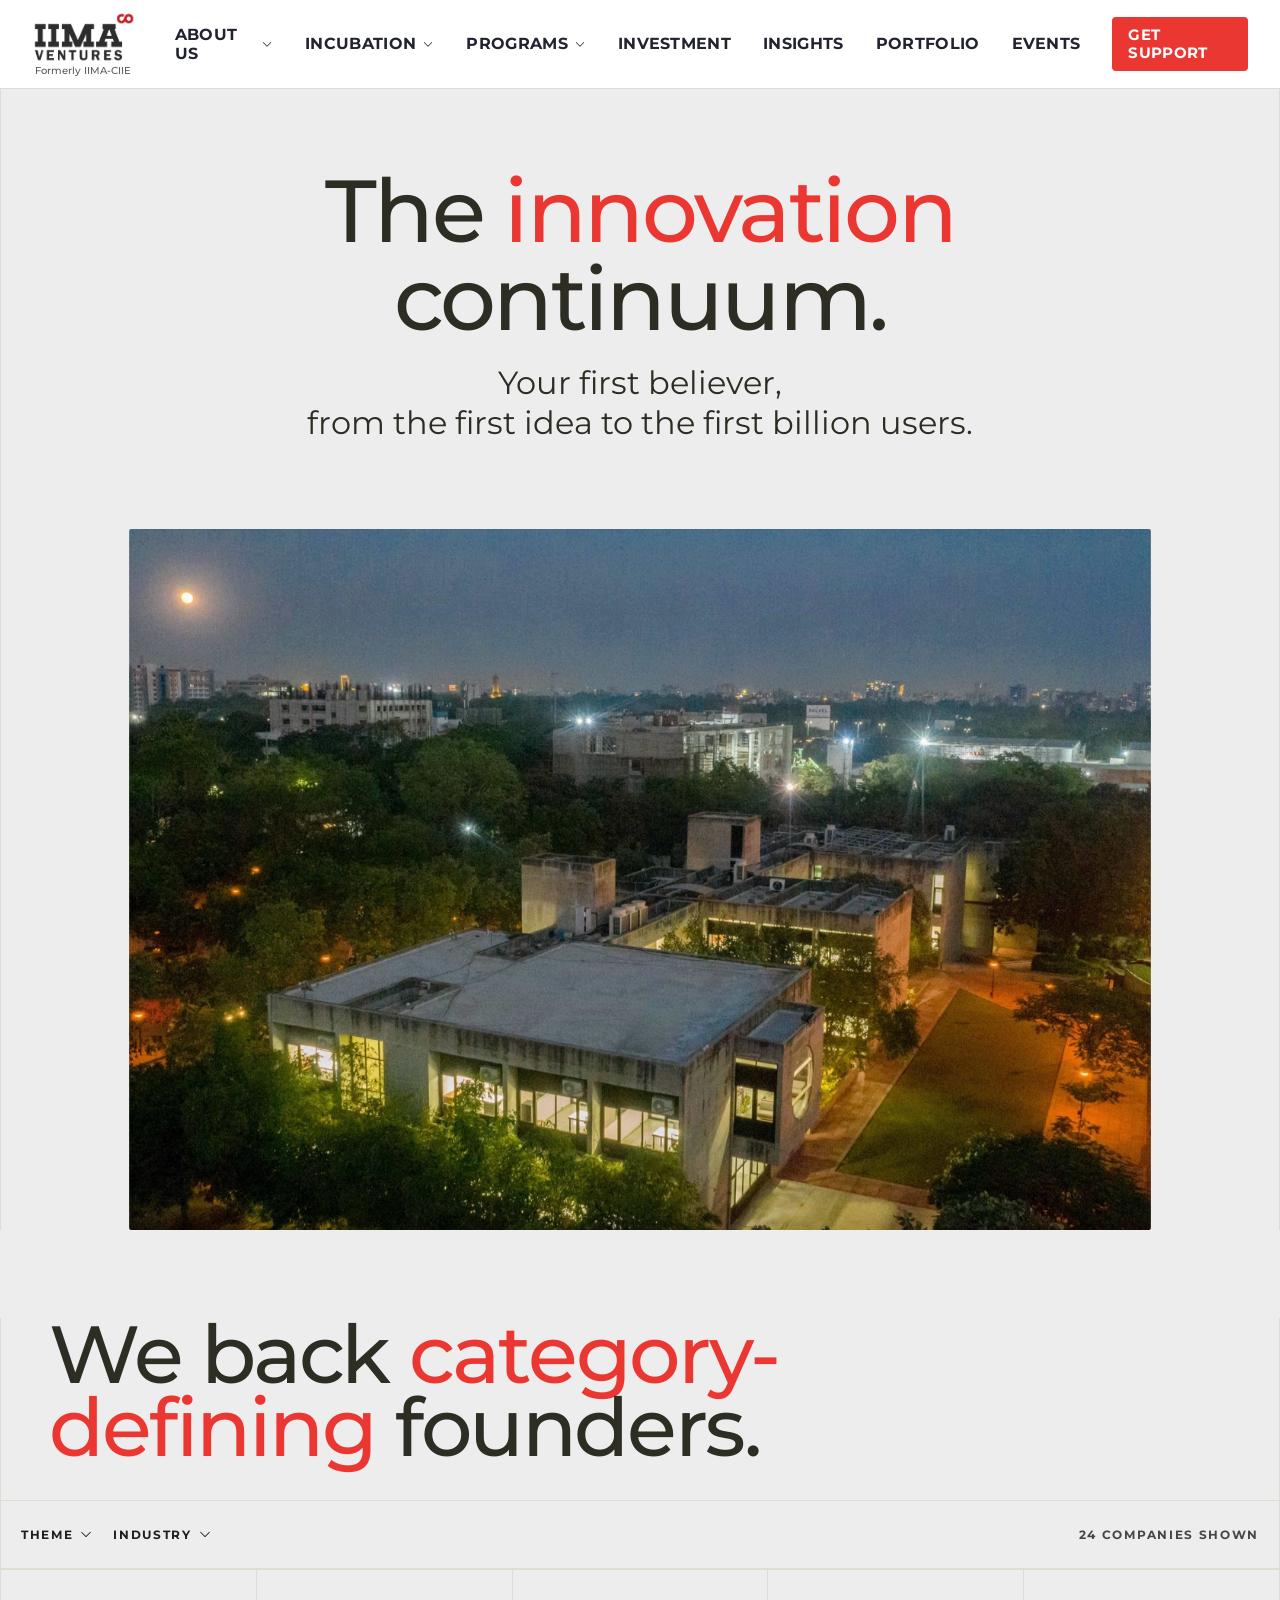
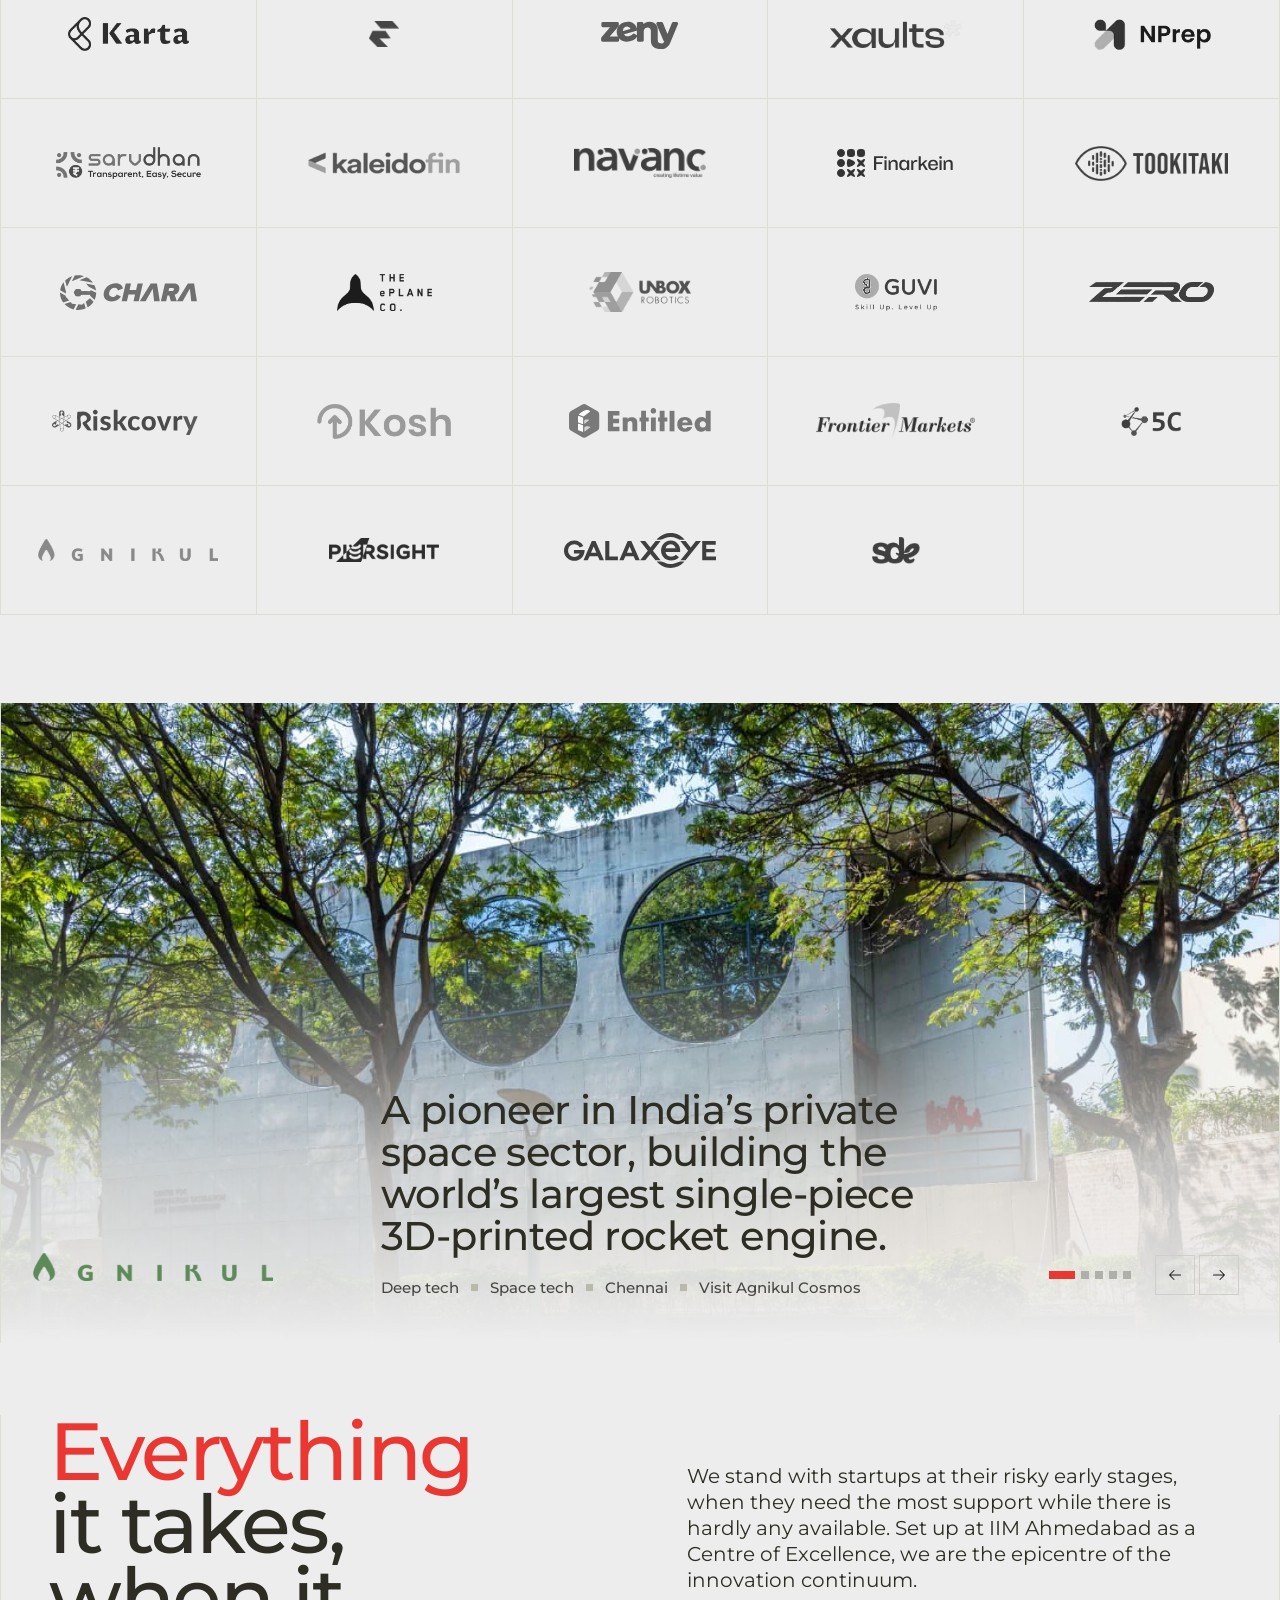
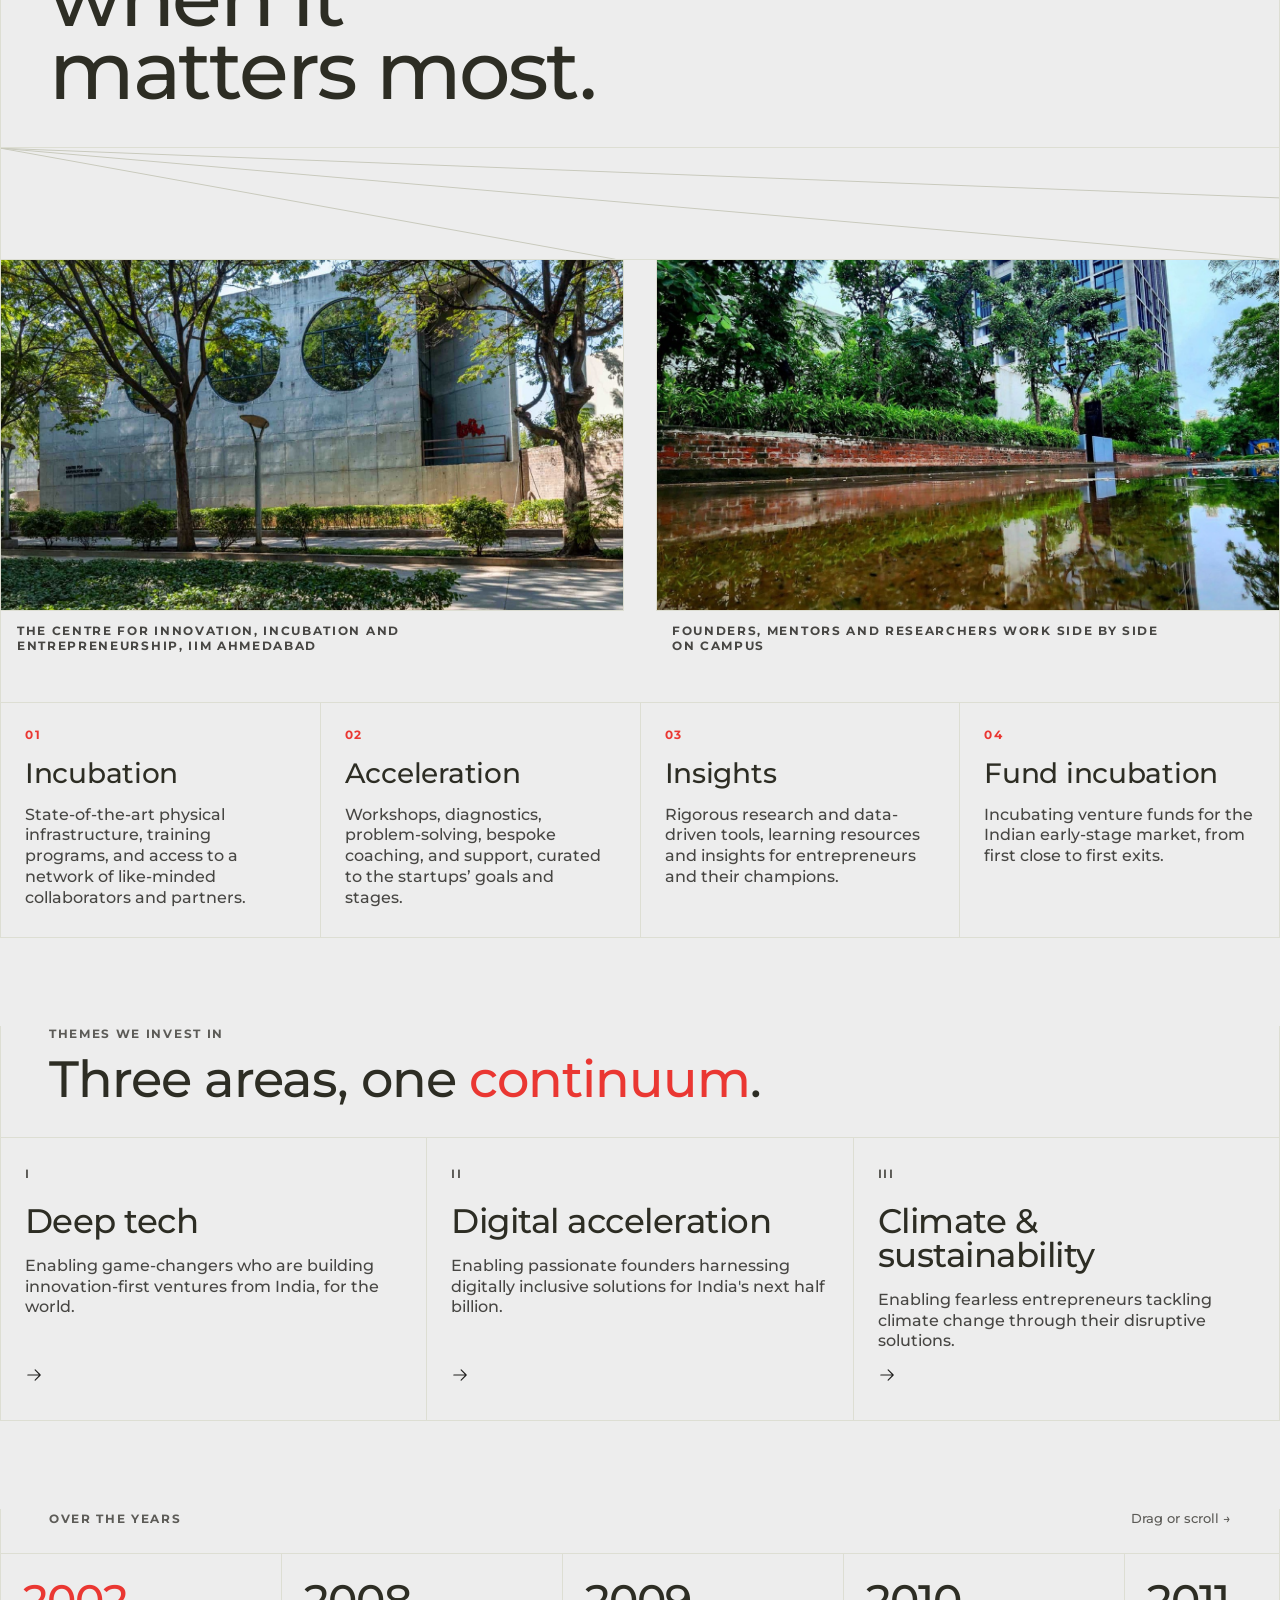
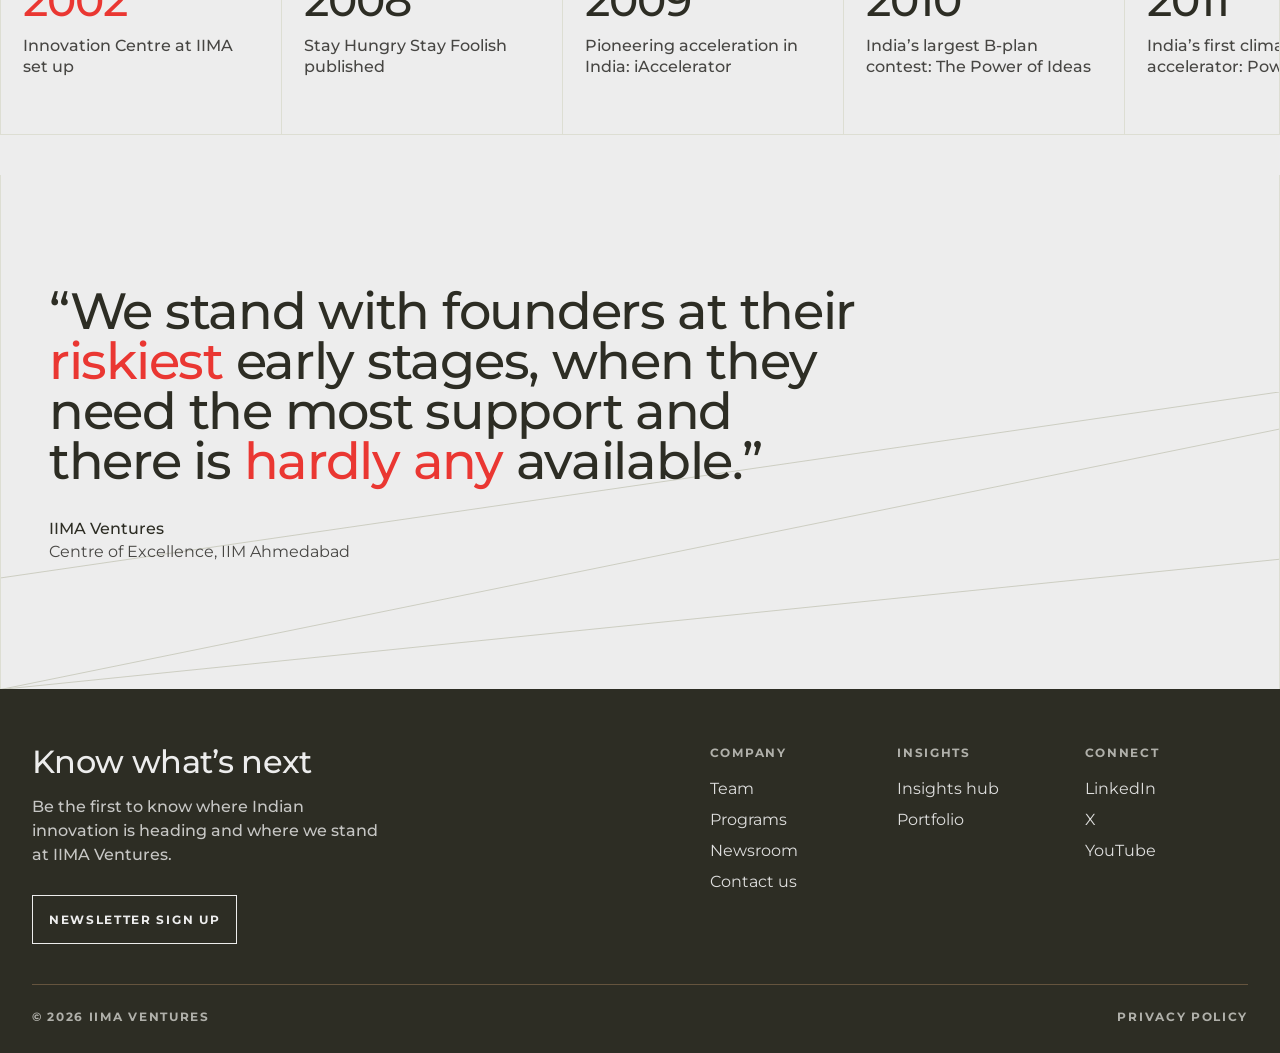
==== index.html @ c03f41b3 "Add Theme and Industry filters to the home page logo wall The home grid now uses the shared portfoli" ====
<!DOCTYPE html>
<html lang="en">
<head>
  <meta charset="utf-8">
  <meta name="viewport" content="width=device-width, initial-scale=1">
  <title>IIMA Ventures</title>
  <meta name="description" content="IIMA Ventures, formerly IIMA-CIIE, backs fearless entrepreneurs at their earliest stages with incubation, acceleration, insights and fund incubation.">
  <link rel="preconnect" href="https://fonts.googleapis.com">
  <link rel="preconnect" href="https://fonts.gstatic.com" crossorigin>
  <link href="https://fonts.googleapis.com/css2?family=Montserrat:ital,wght@0,400;0,500;0,600;0,700;1,400&display=swap" rel="stylesheet">
  <link rel="stylesheet" href="styles.css">
  <link rel="stylesheet" href="home.css">
</head>
<body class="home">
  <a class="skip-link" href="#main">Skip to main content</a>

  <header class="site-header" id="site-header">
    <div class="container header-inner">
      <a class="brand" href="index.html" aria-label="IIMA Ventures home">
        <img src="assets/iima-ventures-logo.png" alt="IIMA Ventures" width="126" height="60">
        <span class="brand-sub">Formerly IIMA-CIIE</span>
      </a>
      <nav class="site-nav" id="site-nav" aria-label="Primary">
        <ul>
          <li class="nav-item has-dropdown">
            <a class="nav-link" href="https://iimaventures.com/">About Us<svg class="caret" width="12" height="12" viewBox="0 0 256 256" fill="currentColor" aria-hidden="true"><path d="M213.66,101.66l-80,80a8,8,0,0,1-11.32,0l-80-80A8,8,0,0,1,53.66,90.34L128,164.69l74.34-74.35a8,8,0,0,1,11.32,11.32Z"/></svg></a>
            <button type="button" class="dropdown-toggle" aria-expanded="false" aria-label="Open About Us menu"></button>
            <ul class="dropdown-menu"><li><a href="https://iimaventures.com/team" target=_blank rel=noopener>Team</a></li><li><a href="https://iimaventures.com/careers-culture" target=_blank rel=noopener>Careers &amp; Culture</a></li><li><a href="https://iimaventures.com/partners" target=_blank rel=noopener>Partners</a></li><li><a href="https://iimaventures.com/newsroom" target=_blank rel=noopener>Newsroom</a></li><li><a href="https://iimaventures.com/contact" target=_blank rel=noopener>Contact Us</a></li></ul>
          </li>
          <li class="nav-item has-dropdown">
            <a class="nav-link" href="https://iimaventures.com/incubation">Incubation<svg class="caret" width="12" height="12" viewBox="0 0 256 256" fill="currentColor" aria-hidden="true"><path d="M213.66,101.66l-80,80a8,8,0,0,1-11.32,0l-80-80A8,8,0,0,1,53.66,90.34L128,164.69l74.34-74.35a8,8,0,0,1,11.32,11.32Z"/></svg></a>
            <button type="button" class="dropdown-toggle" aria-expanded="false" aria-label="Open Incubation menu"></button>
            <ul class="dropdown-menu"><li><a href="https://www.ahmedabad.iimaventures.com/" target=_blank rel=noopener>Ahmedabad</a></li></ul>
          </li>
          <li class="nav-item has-dropdown">
            <a class="nav-link" href="https://iimaventures.com/current-programs">Programs<svg class="caret" width="12" height="12" viewBox="0 0 256 256" fill="currentColor" aria-hidden="true"><path d="M213.66,101.66l-80,80a8,8,0,0,1-11.32,0l-80-80A8,8,0,0,1,53.66,90.34L128,164.69l74.34-74.35a8,8,0,0,1,11.32,11.32Z"/></svg></a>
            <button type="button" class="dropdown-toggle" aria-expanded="false" aria-label="Open Programs menu"></button>
            <ul class="dropdown-menu"><li><a href="https://iimaventures.com/current-programs" target=_blank rel=noopener>Current Programs</a></li><li><a href="https://iimaventures.com/past-programs" target=_blank rel=noopener>Past Programs</a></li></ul>
          </li>
          <li class="nav-item"><a class="nav-link" href="https://iimaventures.com/investment">Investment</a></li>
          <li class="nav-item"><a class="nav-link" href="https://insights.iimaventures.com/" target="_blank" rel="noopener">Insights</a></li>
          <li class="nav-item"><a class="nav-link" href="portfolio.html">Portfolio</a></li>
          <li class="nav-item"><a class="nav-link" href="https://iimaventures.com/events">Events</a></li>
          <li class="nav-item nav-cta"><a class="btn-support" href="https://go.iimaventures.com/WebsiteForm" target="_blank" rel="noopener">Get Support</a></li>
        </ul>
      </nav>
      <button class="nav-toggle" id="nav-toggle" aria-expanded="false" aria-controls="site-nav" aria-label="Open menu">
        <span></span><span></span><span></span>
      </button>
    </div>
  </header>

  <main id="main">

    <!-- ============ HERO ============ -->
    <section class="home-hero" aria-label="Hero">
      <div class="container hero-frame">
        <div class="home-hero-top">
          <h1 class="home-hero-title reveal">
            <span class="block">The <span class="accent">innovation</span></span>
            <span class="block">continuum.</span>
          </h1>
          <p class="home-hero-desc reveal">Your first believer,<br>from the first idea to the first billion users.</p>
        </div>
        <div class="home-hero-media" id="hero-media">
          <img src="assets/img/home-3.jpg" alt="The IIMA Ventures building at IIM Ahmedabad at dusk" loading="eager" decoding="async">
        </div>
      </div>
    </section>

    <!-- ============ PORTFOLIO GRID ============ -->
    <section class="home-portfolio" aria-label="Portfolio companies">
      <div class="container hero-frame">
        <div class="home-section-head">
          <h2 class="display reveal-on-scroll">We back <span class="accent">category-defining</span> founders.</h2>
        </div>
        <div class="filters" id="filters">
          <div class="filters-left">
            <div class="filter" data-filter="theme">
              <button type="button" class="filter-trigger" aria-haspopup="true" aria-expanded="false">
                <span class="captions">Theme</span>
                <svg width="14" height="14" viewBox="0 0 256 256" fill="currentColor" aria-hidden="true"><path d="M213.66,101.66l-80,80a8,8,0,0,1-11.32,0l-80-80A8,8,0,0,1,53.66,90.34L128,164.69l74.34-74.35a8,8,0,0,1,11.32,11.32Z"/></svg>
              </button>
              <div class="filter-menu" role="group" aria-label="Filter by theme"></div>
            </div>
            <div class="filter" data-filter="industry">
              <button type="button" class="filter-trigger" aria-haspopup="true" aria-expanded="false">
                <span class="captions">Industry</span>
                <svg width="14" height="14" viewBox="0 0 256 256" fill="currentColor" aria-hidden="true"><path d="M213.66,101.66l-80,80a8,8,0,0,1-11.32,0l-80-80A8,8,0,0,1,53.66,90.34L128,164.69l74.34-74.35a8,8,0,0,1,11.32,11.32Z"/></svg>
              </button>
              <div class="filter-menu" role="group" aria-label="Filter by industry"></div>
            </div>
          </div>
          <div class="filters-right">
            <button type="button" class="filter-clear captions" id="filter-clear" hidden>Clear</button>
            <p class="captions filter-count" id="filter-count" aria-live="polite"></p>
          </div>
        </div>
        <div class="active-chips" id="active-chips"></div>

        <div class="logo-grid" id="logo-grid"></div>
        <p class="empty-state body" id="empty-state" hidden>No companies match those filters yet.</p>
      </div>
    </section>

    <!-- ============ STORIES ============ -->
    <section class="home-stories" aria-label="Founder stories">
      <div class="container hero-frame">
        <div class="stories-frame">
          <div class="stories-viewport" id="stories-viewport">
            <div class="stories-track" id="stories-track"></div>
          </div>
          <div class="stories-controls">
            <div class="stories-dots" id="stories-dots" role="tablist" aria-label="Stories"></div>
            <div class="stories-arrows">
              <button type="button" class="stories-arrow" id="stories-prev" aria-label="Previous story">
                <svg width="16" height="16" viewBox="0 0 256 256" fill="currentColor" aria-hidden="true"><path d="M224,128a8,8,0,0,1-8,8H59.31l58.35,58.34a8,8,0,0,1-11.32,11.32l-72-72a8,8,0,0,1,0-11.32l72-72a8,8,0,0,1,11.32,11.32L59.31,120H216A8,8,0,0,1,224,128Z"/></svg>
              </button>
              <button type="button" class="stories-arrow" id="stories-next" aria-label="Next story">
                <svg width="16" height="16" viewBox="0 0 256 256" fill="currentColor" aria-hidden="true"><path d="M221.66,133.66l-72,72a8,8,0,0,1-11.32-11.32L196.69,136H40a8,8,0,0,1,0-16H196.69L138.34,61.66a8,8,0,0,1,11.32-11.32l72,72A8,8,0,0,1,221.66,133.66Z"/></svg>
              </button>
            </div>
          </div>
        </div>
      </div>
    </section>

    <!-- ============ BUILDERS ============ -->
    <section class="home-builders" aria-label="How we work">
      <div class="container hero-frame">
        <div class="builders-head">
          <h2 class="display reveal-on-scroll"><span class="block"><span class="accent">Everything</span> it takes,</span><span class="block">when it matters most.</span></h2>
          <div class="builders-copy">
            <p class="body-m reveal-on-scroll">We stand with startups at their risky early stages, when they need the most support while there is hardly any available. Set up at IIM Ahmedabad as a Centre of Excellence, we are the epicentre of the innovation continuum.</p>
          </div>
        </div>

        <div class="builders-lines" aria-hidden="true">
          <svg viewBox="0 0 1375 213" fill="none" preserveAspectRatio="none"><path class="draw" d="M661.172 212.5L0 0.5L1375 95.2232M0 0.5L1375 212.5"/></svg>
        </div>

        <div class="builders-photos">
          <figure class="builders-photo reveal-on-scroll">
            <div class="photo-frame"><img src="assets/img/home-1.jpg" alt="The Centre for Innovation, Incubation and Entrepreneurship building at IIM Ahmedabad" loading="lazy" decoding="async"></div>
            <figcaption class="captions">The Centre for Innovation, Incubation and Entrepreneurship, IIM Ahmedabad</figcaption>
          </figure>
          <figure class="builders-photo reveal-on-scroll">
            <div class="photo-frame"><img src="assets/img/home-4.jpg" alt="The IIMA Ventures tower reflected after monsoon rain" loading="lazy" decoding="async"></div>
            <figcaption class="captions">Founders, mentors and researchers work side by side on campus</figcaption>
          </figure>
        </div>

        <ol class="offerings">
          <li class="offering reveal-on-scroll">
            <span class="captions offering-num">01</span>
            <h3 class="offering-title">Incubation</h3>
            <p class="body">State-of-the-art physical infrastructure, training programs, and access to a network of like-minded collaborators and partners.</p>
          </li>
          <li class="offering reveal-on-scroll">
            <span class="captions offering-num">02</span>
            <h3 class="offering-title">Acceleration</h3>
            <p class="body">Workshops, diagnostics, problem-solving, bespoke coaching, and support, curated to the startups’ goals and stages.</p>
          </li>
          <li class="offering reveal-on-scroll">
            <span class="captions offering-num">03</span>
            <h3 class="offering-title">Insights</h3>
            <p class="body">Rigorous research and data-driven tools, learning resources and insights for entrepreneurs and their champions.</p>
          </li>
          <li class="offering reveal-on-scroll">
            <span class="captions offering-num">04</span>
            <h3 class="offering-title">Fund incubation</h3>
            <p class="body">Incubating venture funds for the Indian early-stage market, from first close to first exits.</p>
          </li>
        </ol>
      </div>
    </section>

    <!-- ============ THEMES ============ -->
    <section class="home-themes" aria-label="Themes we invest in">
      <div class="container hero-frame">
        <div class="themes-head">
          <p class="captions">Themes we invest in</p>
          <h2 class="display-s reveal-on-scroll">Three areas, one <span class="accent">continuum</span>.</h2>
        </div>
        <div class="themes-grid">
          <a class="theme-card reveal-on-scroll" href="portfolio.html">
            <span class="captions theme-num">I</span>
            <h3 class="theme-title">Deep tech</h3>
            <p class="body">Enabling game-changers who are building innovation-first ventures from India, for the world.</p>
            <span class="theme-arrow" aria-hidden="true"><svg width="18" height="18" viewBox="0 0 256 256" fill="currentColor"><path d="M221.66,133.66l-72,72a8,8,0,0,1-11.32-11.32L196.69,136H40a8,8,0,0,1,0-16H196.69L138.34,61.66a8,8,0,0,1,11.32-11.32l72,72A8,8,0,0,1,221.66,133.66Z"/></svg></span>
          </a>
          <a class="theme-card reveal-on-scroll" href="portfolio.html">
            <span class="captions theme-num">II</span>
            <h3 class="theme-title">Digital acceleration</h3>
            <p class="body">Enabling passionate founders harnessing digitally inclusive solutions for India's next half billion.</p>
            <span class="theme-arrow" aria-hidden="true"><svg width="18" height="18" viewBox="0 0 256 256" fill="currentColor"><path d="M221.66,133.66l-72,72a8,8,0,0,1-11.32-11.32L196.69,136H40a8,8,0,0,1,0-16H196.69L138.34,61.66a8,8,0,0,1,11.32-11.32l72,72A8,8,0,0,1,221.66,133.66Z"/></svg></span>
          </a>
          <a class="theme-card reveal-on-scroll" href="portfolio.html">
            <span class="captions theme-num">III</span>
            <h3 class="theme-title">Climate &amp; sustainability</h3>
            <p class="body">Enabling fearless entrepreneurs tackling climate change through their disruptive solutions.</p>
            <span class="theme-arrow" aria-hidden="true"><svg width="18" height="18" viewBox="0 0 256 256" fill="currentColor"><path d="M221.66,133.66l-72,72a8,8,0,0,1-11.32-11.32L196.69,136H40a8,8,0,0,1,0-16H196.69L138.34,61.66a8,8,0,0,1,11.32-11.32l72,72A8,8,0,0,1,221.66,133.66Z"/></svg></span>
          </a>
        </div>
      </div>
    </section>

    <!-- ============ TIMELINE ============ -->
    <section class="home-timeline" aria-label="Over the years">
      <div class="container hero-frame">
        <div class="timeline-head">
          <p class="captions">Over the years</p>
          <p class="body timeline-hint">Drag or scroll →</p>
        </div>
        <div class="timeline-scroller" id="timeline">
          <ol class="timeline-track" id="timeline-track"></ol>
        </div>
      </div>
    </section>

    <!-- ============ QUOTE ============ -->
    <section class="home-quote" aria-label="Our belief">
      <div class="container hero-frame">
        <div class="quote-lines" aria-hidden="true">
          <svg viewBox="0 0 1375 320" fill="none" preserveAspectRatio="none"><path class="draw" d="M0 320L1375 40M0 200L1375 0M0 320L1375 180"/></svg>
        </div>
        <blockquote class="quote reveal-on-scroll">
          <p>“We stand with founders at their <span class="accent">riskiest</span> early stages, when they need the most support and there is <span class="accent">hardly any</span> available.”</p>
        </blockquote>
        <p class="quote-attr reveal-on-scroll"><strong>IIMA Ventures</strong><span>Centre of Excellence, IIM Ahmedabad</span></p>
      </div>
    </section>
  </main>

  <footer class="site-footer">
    <div class="container footer-inner">
      <div class="footer-top">
        <div class="footer-cta">
          <h2 class="footer-heading">Know what’s next</h2>
          <p class="body footer-copy">Be the first to know where Indian innovation is heading and where we stand at IIMA Ventures.</p>
          <a class="footer-button captions" href="https://iimaventures.com/contact/">Newsletter sign up</a>
        </div>
        <div class="footer-cols">
          <div>
            <p class="captions footer-label">Company</p>
            <a href="https://iimaventures.com/team/">Team</a>
            <a href="https://iimaventures.com/programs/">Programs</a>
            <a href="https://iimaventures.com/newsroom/">Newsroom</a>
            <a href="https://iimaventures.com/contact/">Contact us</a>
          </div>
          <div>
            <p class="captions footer-label">Insights</p>
            <a href="https://www.insights.iimaventures.com/" target="_blank" rel="noopener">Insights hub</a>
            <a href="portfolio.html">Portfolio</a>
          </div>
          <div>
            <p class="captions footer-label">Connect</p>
            <a href="https://www.linkedin.com/company/iimaventures/" target="_blank" rel="noopener">LinkedIn</a>
            <a href="https://twitter.com/IIMAVentures" target="_blank" rel="noopener">X</a>
            <a href="https://www.youtube.com/@IIMAVentures" target="_blank" rel="noopener">YouTube</a>
          </div>
        </div>
      </div>
      <div class="footer-bottom">
        <p class="captions">© <span id="year"></span> IIMA Ventures</p>
        <a class="captions" href="https://iimaventures.com/privacy-policy/">Privacy Policy</a>
      </div>
    </div>
  </footer>

  <script src="nav.js"></script>
  <script src="script.js"></script>
  <script src="home.js"></script>
</body>
</html>
---- styles.css ----
/* ------------------------------------------------------------------
   IIMA Ventures — Portfolio
   Visual system modelled on greylock.com: paper background, charcoal
   type, hairline grid, light serif display + grotesque body.
   Accent swapped to IIMA red.
------------------------------------------------------------------- */

:root {
  --paper: #ededed;
  --paper-100: #fafafa;
  --paper-200: #e0e0e0;
  --charcoal: #2d2d24;
  --charcoal-900: #1f1e1d;
  --charcoal-600: #474643;
  --charcoal-500: #5c5b57;
  --charcoal-300: #b0b0aa;
  --charcoal-200: #cfcfca;
  --charcoal-100: #e7e7e5;
  --sage-200: #ddded3;
  --sage-300: #c9cabd;
  --stone: #65543e;
  --red: #ea3732;
  --red-dark: #c92b27;

  --font-display: "Montserrat", "Helvetica Neue", Arial, sans-serif;
  --font-body: "Montserrat", "Helvetica Neue", Arial, sans-serif;

  --header-h: 88px;
  --layout-max: 1440px;
  --gutter: 32px;
  --ease: cubic-bezier(.22, .61, .36, 1);
}

*, *::before, *::after { box-sizing: border-box; }

html { scroll-behavior: smooth; -webkit-text-size-adjust: 100%; }

body {
  margin: 0;
  background: var(--paper);
  color: var(--charcoal);
  font-family: var(--font-body);
  font-size: 16px;
  line-height: 1.2;
  font-weight: 400;
  -webkit-font-smoothing: antialiased;
  -moz-osx-font-smoothing: grayscale;
}

img { max-width: 100%; display: block; }
a { color: inherit; text-decoration: none; }
button { font: inherit; color: inherit; background: none; border: 0; padding: 0; cursor: pointer; }
ul { list-style: none; margin: 0; padding: 0; }
[hidden] { display: none !important; }

.container {
  width: 100%;
  max-width: var(--layout-max);
  margin: 0 auto;
  padding: 0 16px;
}
@media (min-width: 1024px) { .container { padding: 0 var(--gutter); } }

/* Type scale (mirrors Greylock's .captions / .body / .h2) */
/* iimaventures.com labels: Montserrat Bold, 2px tracking, uppercase */
.captions {
  font-family: var(--font-body);
  font-size: 12px;
  line-height: 1.3;
  letter-spacing: 0.14em;
  text-transform: uppercase;
  font-weight: 700;
  margin: 0;
}
.body { font-size: 16px; line-height: 1.5; margin: 0; font-weight: 500; }

.skip-link {
  position: absolute; left: 8px; top: -60px; z-index: 100;
  background: var(--charcoal); color: var(--paper); padding: 10px 14px;
}
.skip-link:focus { top: 8px; }

/* ---------------- Header (mirrors iimaventures.com) ---------------- */
.site-header {
  position: sticky;
  top: 0;
  z-index: 50;
  background: #fff;
  border-bottom: 1px solid var(--sage-200);
  transition: box-shadow .3s var(--ease);
}
.site-header.is-scrolled { box-shadow: 0 6px 24px rgba(31, 30, 29, .06); }
.header-inner {
  display: flex;
  align-items: center;
  justify-content: space-between;
  gap: 24px;
  height: var(--header-h);
}
.brand { display: flex; flex-direction: column; align-items: center; gap: 2px; }
.brand img { height: 52px; width: auto; }
.brand-sub {
  font-size: 10px;
  font-weight: 500;
  color: var(--charcoal-500);
  white-space: nowrap;
}
@media (max-width: 767px) { .brand img { height: 42px; } .brand-sub { font-size: 9px; } :root { --header-h: 72px; } }

/* Desktop nav */
.site-nav > ul { display: flex; align-items: center; gap: 0; }
.nav-item { position: relative; }
.nav-link {
  display: inline-flex; align-items: center; gap: 6px;
  padding: 20px 14px;
  font-size: 15px;
  font-weight: 700;
  text-transform: uppercase;
  letter-spacing: 0.02em;
  color: #222331;
  transition: color .2s var(--ease);
}
@media (min-width: 1280px) { .nav-link { font-size: 16px; padding: 20px 16px; } }
.nav-link:hover, .nav-link[aria-current="page"] { color: var(--red); }
.nav-link .caret { flex: none; transition: transform .25s var(--ease); }
.has-dropdown:hover .nav-link .caret, .has-dropdown.is-open .nav-link .caret { transform: rotate(180deg); }
.dropdown-toggle { display: none; }

.dropdown-menu {
  position: absolute; top: 100%; left: 8px;
  min-width: 220px;
  padding: 8px 0;
  background: #fff;
  border: 1px solid var(--sage-200);
  box-shadow: 0 16px 40px rgba(31, 30, 29, .12);
  opacity: 0; visibility: hidden; transform: translateY(-6px);
  transition: opacity .2s var(--ease), transform .2s var(--ease), visibility 0s .2s;
}
.has-dropdown:hover .dropdown-menu, .has-dropdown.is-open .dropdown-menu, .has-dropdown:focus-within .dropdown-menu {
  opacity: 1; visibility: visible; transform: translateY(0); transition-delay: 0s;
}
.dropdown-menu a {
  display: block;
  padding: 10px 18px;
  font-size: 16px;
  font-weight: 400;
  color: #212529;
  white-space: nowrap;
  transition: background-color .15s, color .15s;
}
.dropdown-menu a:hover { background: var(--charcoal-100); color: var(--red); }

.nav-cta { margin-left: 16px; }
.btn-support {
  display: inline-flex; align-items: center;
  padding: 9px 16px;
  border-radius: 4px;
  background: var(--red);
  color: #fff;
  font-size: 15px;
  font-weight: 700;
  text-transform: uppercase;
  letter-spacing: 0.02em;
  transition: background-color .2s var(--ease), transform .2s var(--ease);
}
.btn-support:hover { background: var(--red-dark); transform: translateY(-1px); }

/* Hamburger */
.nav-toggle {
  display: none;
  width: 44px; height: 44px;
  flex-direction: column; justify-content: center; align-items: center; gap: 5px;
}
.nav-toggle span { display: block; width: 22px; height: 2px; background: #222331; transition: transform .3s var(--ease), opacity .2s; }
.nav-toggle[aria-expanded="true"] span:nth-child(1) { transform: translateY(7px) rotate(45deg); }
.nav-toggle[aria-expanded="true"] span:nth-child(2) { opacity: 0; }
.nav-toggle[aria-expanded="true"] span:nth-child(3) { transform: translateY(-7px) rotate(-45deg); }

/* Mobile / tablet: same links stacked, dropdowns expand in place */
@media (max-width: 1023px) {
  .nav-toggle { display: flex; }
  .site-nav {
    display: none;
    position: absolute; left: 0; right: 0; top: 100%;
    background: #fff;
    border-bottom: 1px solid var(--sage-200);
    max-height: calc(100vh - var(--header-h));
    overflow-y: auto;
  }
  .site-nav.is-open { display: block; }
  .site-nav > ul { flex-direction: column; align-items: stretch; }
  .nav-item { border-bottom: 1px solid var(--sage-200); display: flex; flex-wrap: wrap; align-items: center; }
  .nav-link { flex: 1; padding: 16px 20px; }
  .nav-link .caret { display: none; }
  .dropdown-toggle {
    display: block; width: 52px; height: 52px; flex: none;
    background: no-repeat center / 14px url("data:image/svg+xml,%3Csvg xmlns='http://www.w3.org/2000/svg' viewBox='0 0 256 256' fill='%23222331'%3E%3Cpath d='M213.66,101.66l-80,80a8,8,0,0,1-11.32,0l-80-80A8,8,0,0,1,53.66,90.34L128,164.69l74.34-74.35a8,8,0,0,1,11.32,11.32Z'/%3E%3C/svg%3E");
    transition: transform .25s var(--ease);
  }
  .has-dropdown.is-open .dropdown-toggle { transform: rotate(180deg); }
  .dropdown-menu {
    position: static; flex-basis: 100%;
    display: none;
    border: 0; box-shadow: none; padding: 0 0 8px;
    background: var(--paper-100);
    opacity: 1; visibility: visible; transform: none; transition: none;
  }
  .has-dropdown.is-open .dropdown-menu { display: block; }
  .has-dropdown:hover .dropdown-menu:not(.is-open) { display: none; }
  .has-dropdown.is-open:hover .dropdown-menu { display: block; }
  .dropdown-menu a { padding: 12px 32px; }
  .nav-cta { margin: 0; padding: 16px 20px; border-bottom: 0; }
  .btn-support { width: 100%; justify-content: center; }
}

/* ---------------- Hero ---------------- */
.hero { background: var(--paper); }
.hero-frame {
  border-left: 1px solid var(--sage-200);
  border-right: 1px solid var(--sage-200);
  padding: 0;
}
.hero-grid {
  padding: 56px 16px 40px;
}
@media (min-width: 1024px) { .hero-grid { padding: 88px 24px 48px; } }

.hero-eyebrow { color: var(--charcoal-500); margin-bottom: 20px; }

.hero-title {
  font-family: var(--font-display);
  font-weight: 500;
  font-size: 40px;
  line-height: 1;
  letter-spacing: -0.02em;
  margin: 0;
  max-width: 14ch;
  color: var(--charcoal);
  text-wrap: balance;
}
@media (min-width: 768px) { .hero-title { font-size: 56px; letter-spacing: -0.025em; } }
@media (min-width: 1024px) { .hero-title { font-size: 81px; line-height: .9; letter-spacing: -0.03em; } }

/* Entrance: blur-in reveal (Greylock hero effect) */
.reveal {
  opacity: 0;
  filter: blur(8px);
  transform: translateY(12px);
  animation: reveal-in 1.1s var(--ease) forwards;
}
.hero-eyebrow.reveal { animation-delay: .05s; }
.hero-title.reveal { animation-delay: .15s; }
@keyframes reveal-in {
  to { opacity: 1; filter: blur(0); transform: translateY(0); }
}

/* Logo marquee strip */
.marquee {
  position: relative;
  overflow: hidden;
  padding: 22px 0;
  border-top: 1px solid var(--sage-200);
  mask-image: linear-gradient(90deg, transparent, #000 8%, #000 92%, transparent);
  -webkit-mask-image: linear-gradient(90deg, transparent, #000 8%, #000 92%, transparent);
}
.marquee-track {
  display: flex;
  align-items: center;
  width: max-content;
  animation: marquee 70s linear infinite;
}
.marquee:hover .marquee-track { animation-play-state: paused; }
.marquee-track img {
  height: 28px;
  width: auto;
  max-width: 134px;
  margin: 0 28px;
  object-fit: contain;
  filter: grayscale(1) contrast(1.05);
  opacity: .8;
}
@keyframes marquee { from { transform: translateX(0); } to { transform: translateX(-50%); } }

/* ---------------- Filters ---------------- */
.companies-frame {
  border-left: 1px solid var(--sage-200);
  border-right: 1px solid var(--sage-200);
  border-bottom: 1px solid var(--sage-200);
  padding: 0;
}
.filters {
  display: flex;
  align-items: center;
  justify-content: space-between;
  gap: 16px;
  padding: 20px 8px 20px 12px;
  border-top: 1px solid var(--sage-200);
  border-bottom: 1px solid var(--sage-200);
  position: relative;
  z-index: 5;
}
.filters-left, .filters-right { display: flex; align-items: center; gap: 8px; }
.filters-right { gap: 20px; padding-right: 12px; }

.filter { position: relative; }
.filter-trigger {
  display: flex; align-items: center; gap: 6px;
  padding: 6px 4px 6px 8px;
  color: var(--charcoal-900);
  transition: color .2s var(--ease);
}
.filter-trigger svg { transition: transform .25s var(--ease); }
.filter-trigger:hover { color: var(--red); }
.filter.is-open .filter-trigger svg { transform: rotate(180deg); }
.filter.has-selection .filter-trigger .captions::after {
  content: "";
  display: inline-block;
  width: 6px; height: 6px; border-radius: 50%;
  background: var(--red);
  margin-left: 8px; vertical-align: middle; position: relative; top: -1px;
}

.filter-menu {
  position: absolute;
  top: calc(100% + 10px);
  left: 0;
  min-width: 260px;
  background: var(--paper-100);
  border: 1px solid var(--sage-200);
  box-shadow: 0 16px 40px rgba(31, 30, 29, .12);
  padding: 8px;
  opacity: 0;
  visibility: hidden;
  transform: translateY(-6px);
  transition: opacity .2s var(--ease), transform .2s var(--ease), visibility 0s .2s;
}
.filter.is-open .filter-menu { opacity: 1; visibility: visible; transform: translateY(0); transition-delay: 0s; }

.filter-option {
  display: flex; align-items: center; justify-content: space-between; gap: 12px;
  width: 100%;
  padding: 10px 10px;
  text-align: left;
  font-size: 15px;
  color: var(--charcoal-900);
  transition: background-color .15s var(--ease);
}
.filter-option:hover { background: var(--charcoal-100); }
.filter-option .box {
  width: 16px; height: 16px; flex: none;
  border: 1px solid var(--charcoal-300);
  display: grid; place-items: center;
  transition: border-color .15s, background-color .15s;
}
.filter-option .box svg { opacity: 0; transform: scale(.6); transition: opacity .15s, transform .15s var(--ease); }
.filter-option[aria-checked="true"] .box { background: var(--red); border-color: var(--red); }
.filter-option[aria-checked="true"] .box svg { opacity: 1; transform: scale(1); }
.filter-option .label { flex: 1; }
.filter-option .num { font-size: 12px; color: var(--charcoal-500); }

.filter-clear { color: var(--red); padding: 6px 0; }
.filter-clear:hover { text-decoration: underline; text-underline-offset: 3px; }
.filter-count { color: var(--charcoal-600); white-space: nowrap; }

.active-chips { display: flex; flex-wrap: wrap; gap: 8px; padding: 0 12px; }
.active-chips:not(:empty) { padding: 16px 12px 0; }
.chip {
  display: inline-flex; align-items: center; gap: 8px;
  padding: 6px 10px;
  border: 1px solid var(--charcoal-200);
  font-size: 13px;
  color: var(--charcoal-900);
  transition: border-color .15s, color .15s;
}
.chip:hover { border-color: var(--red); color: var(--red); }
.chip svg { width: 10px; height: 10px; }

/* ---------------- Logo grid ---------------- */
.logo-grid {
  display: grid;
  grid-template-columns: repeat(2, minmax(0, 1fr));
  gap: 1px;
  background: var(--sage-200);
  border-top: 1px solid var(--sage-200);
  margin-top: 16px;
}
@media (min-width: 640px)  { .logo-grid { grid-template-columns: repeat(3, minmax(0, 1fr)); } }
@media (min-width: 1024px) { .logo-grid { grid-template-columns: repeat(4, minmax(0, 1fr)); } }
@media (min-width: 1280px) { .logo-grid { grid-template-columns: repeat(5, minmax(0, 1fr)); } }

.logo-cell {
  position: relative;
  display: flex;
  align-items: center;
  justify-content: center;
  min-height: 96px;
  padding: 0 12px;
  background: var(--paper);
  transition: background-color .25s var(--ease);
  overflow: hidden;
}
@media (min-width: 1024px) { .logo-cell { min-height: 128px; } }
.logo-cell:hover, .logo-cell:focus-visible { background: var(--paper-200); outline: none; }

/* every logo sits in the same 32px-tall / 60%-wide box for consistent sizing */
.logo-cell img {
  max-height: calc(22px * var(--s, 1));
  width: auto;
  max-width: calc(62% * var(--s, 1));
  object-fit: contain;
  filter: grayscale(1) contrast(1.05);
  opacity: .88;
  transition: filter .35s var(--ease), opacity .35s var(--ease), transform .35s var(--ease);
}
@media (min-width: 1024px) { .logo-cell img { max-height: calc(32px * var(--s, 1)); max-width: calc(60% * var(--s, 1)); } }
.logo-cell:hover img, .logo-cell:focus-visible img { filter: none; opacity: 1; transform: translateY(-2px); }

/* red line on hover — same construction as greylock's cobalt bar */
.logo-cell .line {
  position: absolute;
  left: 0; right: 0; bottom: 0;
  height: 2px;
  background: var(--red);
  transform: scaleX(0);
  transform-origin: left;
  transition: transform .35s var(--ease);
}
.logo-cell:hover .line, .logo-cell:focus-visible .line { transform: scaleX(1); }

.logo-cell .name {
  position: absolute;
  left: 12px; bottom: 10px;
  font-size: 11px;
  letter-spacing: .04em;
  text-transform: uppercase;
  color: var(--charcoal-500);
  opacity: 0;
  transform: translateY(4px);
  transition: opacity .25s var(--ease), transform .25s var(--ease);
  pointer-events: none;
}
.logo-cell:hover .name, .logo-cell:focus-visible .name { opacity: 1; transform: translateY(0); }

/* rise-in on scroll (greylock's logo-rise keyframe) */
.logo-cell { opacity: 0; transform: translateY(10px); }
.logo-cell.is-visible { animation: logo-rise .6s var(--ease) forwards; animation-delay: var(--delay, 0s); }
@keyframes logo-rise {
  from { opacity: 0; transform: translateY(10px); }
  to   { opacity: 1; transform: translateY(0); }
}
.logo-cell.is-leaving { animation: logo-fall .2s var(--ease) forwards; }
@keyframes logo-fall { to { opacity: 0; transform: translateY(6px); } }

.logo-filler { background: var(--paper); min-height: 96px; }
@media (min-width: 1024px) { .logo-filler { min-height: 128px; } }

.empty-state { padding: 64px 16px; color: var(--charcoal-600); text-align: center; }

/* ---------------- Footer ---------------- */
.site-footer {
  position: relative;
  margin-top: 56px;
  background: var(--charcoal);
  color: var(--paper);
  overflow: clip;
}
.footer-inner { padding-top: 56px; padding-bottom: 28px; }
.footer-top {
  display: grid;
  grid-template-columns: 1fr;
  gap: 40px;
  padding-bottom: 40px;
  border-bottom: 1px solid var(--stone);
}
@media (min-width: 1024px) { .footer-top { grid-template-columns: 1.2fr 1fr; gap: 32px; } }

.footer-heading {
  font-family: var(--font-display);
  font-weight: 500;
  font-size: 32px;
  line-height: 1.05;
  letter-spacing: -0.02em;
  margin: 0 0 16px;
}
.footer-copy { max-width: 360px; opacity: .8; margin-bottom: 28px; }
.footer-button {
  display: inline-flex; align-items: center;
  padding: 16px;
  border: 1px solid var(--paper);
  color: var(--paper);
  transition: background-color .2s var(--ease), color .2s var(--ease), border-color .2s;
}
.footer-button:hover { background: var(--red); border-color: var(--red); color: #fff; }

.footer-cols { display: grid; grid-template-columns: repeat(3, 1fr); gap: 24px; }
.footer-cols a { display: block; padding: 6px 0; font-size: 16px; opacity: .92; transition: color .2s; }
.footer-cols a:hover { color: var(--red); }
.footer-label { color: var(--charcoal-300); margin-bottom: 12px; }

.footer-bottom {
  display: flex; align-items: center; justify-content: space-between; gap: 16px;
  padding-top: 24px;
  color: var(--charcoal-300);
}
.footer-bottom a:hover { color: var(--paper); }

@media (prefers-reduced-motion: reduce) {
  .reveal, .logo-cell { animation: none !important; opacity: 1 !important; filter: none !important; transform: none !important; }
  .marquee-track { animation: none; }
  * { transition-duration: .01ms !important; }
}
---- home.css ----
/* ------------------------------------------------------------------
   IIMA Ventures — Home page
   Extends styles.css (shared header, footer, logo grid, tokens).
------------------------------------------------------------------- */

.accent { color: var(--red); }

/* Greylock display type: h2 = 81px / 0.9, h1 = 88px */
.display {
  font-family: var(--font-display);
  font-weight: 500;
  font-size: 40px;
  line-height: 1;
  letter-spacing: -0.02em;
  margin: 0;
  text-wrap: balance;
}
.display-s {
  font-family: var(--font-display);
  font-weight: 500;
  font-size: 32px;
  line-height: 1.02;
  letter-spacing: -0.02em;
  margin: 0;
  text-wrap: balance;
}
.body-m { font-size: 18px; line-height: 1.3; margin: 0; text-wrap: pretty; }
@media (min-width: 768px) {
  .display { font-size: 56px; letter-spacing: -0.025em; }
  .display-s { font-size: 40px; }
  .body-m { font-size: 20px; }
}
@media (min-width: 1024px) {
  .display { font-size: 81px; line-height: .9; letter-spacing: -0.03em; }
  .display-s { font-size: 51px; line-height: .98; }
}

/* ---------------- Hero ---------------- */
.home-hero { background: var(--paper); }
.home-hero-top {
  min-height: min(calc(100svh - var(--header-h)), 440px);
  display: grid;
  align-content: center;
  justify-items: center;
  text-align: center;
  padding: 32px 16px 40px;
  gap: 20px;
}
.home-hero-eyebrow { color: var(--charcoal-500); }
.home-hero-title {
  font-family: var(--font-display);
  font-weight: 500;
  font-size: 51px;
  line-height: 1;
  letter-spacing: -0.025em;
  margin: 0;
  max-width: 12ch;
}
.home-hero-title .block { display: block; }
@media (min-width: 1024px) { .home-hero-title { font-size: 88px; letter-spacing: -0.03em; } }
.home-hero-desc {
  font-size: 20px;
  line-height: 1.25;
  max-width: 22ch;
  margin: 0;
  text-wrap: balance;
  color: var(--charcoal);
}
@media (min-width: 1024px) { .home-hero-desc { font-size: 32px; max-width: none; text-wrap: initial; white-space: nowrap; } }
.home-hero-desc.reveal { animation-delay: .35s; }

/* Big media block: starts inset, expands to full width as the user scrolls (Greylock hero) */
.home-hero-media {
  --p: 0;                       /* 0 = small, 1 = full width; set by home.js on scroll */
  position: relative;
  margin: 0 16px;
  aspect-ratio: 16 / 9;
  overflow: hidden;
  background: var(--charcoal);
  clip-path: inset(0 calc(9% * (1 - var(--p))) round 2px);
  opacity: 0;
  animation: media-in 1s var(--ease) .4s forwards;
  will-change: clip-path;
}
.home-hero-media img {
  width: 100%; height: 100%;
  object-fit: cover;
  transform: scale(calc(1.1 - .1 * var(--p)));
  will-change: transform;
}
.home-hero-media-caption {
  position: absolute; left: 20px; bottom: 16px;
  color: rgba(237, 237, 237, .85);
  mix-blend-mode: screen;
}
@keyframes media-in { to { opacity: 1; } }

/* ---------------- Portfolio grid ---------------- */
.home-portfolio { padding-top: 56px; }
@media (min-width: 1024px) { .home-portfolio { padding-top: 88px; } }
.home-section-head { padding: 0 24px 28px; }
@media (min-width: 1024px) { .home-section-head { padding: 0 48px 36px; } }
.home-section-head .display { max-width: 14ch; }

.home .logo-grid { margin-top: 0; border-bottom: 1px solid var(--sage-200); }
.home .filters { border-top: 1px solid var(--sage-200); }
.home .active-chips:not(:empty) { padding-bottom: 16px; }
.grid-more {
  display: flex; align-items: center; justify-content: space-between;
  padding: 22px 24px;
  border-top: 1px solid var(--sage-200);
  color: var(--charcoal-900);
  transition: background-color .25s var(--ease), color .25s var(--ease);
}
.grid-more svg { transition: transform .3s var(--ease); }
.grid-more:hover { background: var(--paper-200); color: var(--red); }
.grid-more:hover svg { transform: translateX(6px); }

/* ---------------- Stories carousel ---------------- */
.home-stories { padding: 56px 0 0; }
@media (min-width: 1024px) { .home-stories { padding-top: 88px; } }
.stories-frame {
  margin: 0;
  border-top: 0;
  position: relative;
}
.stories-frame::before {
  content: "";
  position: absolute; inset: 0 0 auto 0;
  height: 1px; background: var(--charcoal-200);
}
.stories-viewport { overflow: hidden; cursor: grab; }
.stories-viewport:active { cursor: grabbing; }
.stories-track {
  display: flex;
  transition: transform .7s var(--ease);
  will-change: transform;
}
.stories-track.is-dragging { transition: none; }
.story {
  flex: 0 0 100%;
  min-width: 0;
  position: relative;
  user-select: none;
  background: var(--paper);
}

/* Full-bleed photo that fades into the paper background (Greylock founder stories) */
.story-media {
  position: relative;
  width: 100%;
  height: clamp(320px, 56vw, 720px);
  overflow: hidden;
  background: var(--sage-200);
}
@media (min-width: 1024px) { .story-media { height: clamp(560px, 50vw, 760px); } }
.story-media img {
  width: 100%; height: 100%;
  object-fit: cover;
  object-position: center top;
  transform: scale(1.06);
  transition: transform 6s linear;
}
.story.is-active .story-media img { transform: scale(1); }
.story-media::after {
  content: "";
  position: absolute; inset: 0;
  background: linear-gradient(180deg, rgba(237, 237, 237, 0) 35%, rgba(237, 237, 237, .78) 72%, var(--paper) 100%);
}

.story-body {
  display: grid;
  gap: 20px;
  padding: 20px 24px 80px;
}
@media (min-width: 1024px) {
  .story-body {
    position: absolute; left: 0; right: 0; bottom: 0;
    grid-template-columns: 300px minmax(0, 1fr);
    gap: 48px;
    align-items: end;
    padding: 0 32px 44px;
  }
}
.story-logo {
  display: flex; align-items: center;
  height: 64px;
}
.story-logo img { max-height: 44px; max-width: 240px; width: auto; object-fit: contain; }
.story-text {
  font-family: var(--font-display);
  font-weight: 500;
  font-size: 28px;
  line-height: 1.05;
  letter-spacing: -0.015em;
  margin: 0 0 20px;
  max-width: 24ch;
  text-wrap: balance;
}
@media (min-width: 1024px) { .story-text { font-size: 40px; } }
.story-meta { display: flex; flex-wrap: wrap; gap: 8px 12px; align-items: center; }
.story-meta .body { color: var(--charcoal-600); font-size: 15px; }
.story-meta .dot { width: 7px; height: 7px; background: var(--sage-400, #b8b9a8); }
.story-link { color: var(--red); }
.story-link:hover { text-decoration: underline; text-underline-offset: 4px; }

.stories-controls {
  position: absolute; right: 24px; bottom: 32px;
  display: flex; align-items: center; gap: 24px;
  z-index: 2;
}
@media (min-width: 1024px) { .stories-controls { right: 40px; bottom: 48px; } }
.stories-dots { display: flex; gap: 6px; }
.stories-dot {
  width: 8px; height: 8px;
  background: var(--charcoal-300);
  transition: background-color .3s var(--ease), width .3s var(--ease);
}
.stories-dot[aria-selected="true"] { background: var(--red); width: 26px; }
.stories-arrows { display: flex; gap: 4px; }
.stories-arrow {
  width: 40px; height: 40px;
  display: grid; place-items: center;
  border: 1px solid var(--charcoal-200);
  color: var(--charcoal-900);
  transition: border-color .2s, color .2s, background-color .2s;
}
.stories-arrow:hover { border-color: var(--red); color: var(--red); }

/* ---------------- Builders ---------------- */
.home-builders { padding-top: 48px; }
@media (min-width: 1024px) { .home-builders { padding-top: 72px; } }
.builders-head {
  display: grid;
  gap: 32px;
  padding: 0 24px;
}
@media (min-width: 1024px) {
  .builders-head { grid-template-columns: 1fr 1fr; gap: 48px; padding: 0 48px; }
  .builders-copy { display: flex; justify-content: flex-end; padding-top: 48px; }
  .builders-copy p { max-width: 544px; }
}
.builders-head .display .block { display: block; }

.builders-lines { margin-top: 32px; border-top: 1px solid var(--sage-200); }
@media (min-width: 1024px) { .builders-lines { margin-top: 40px; } }
.builders-lines svg, .quote-lines svg { display: block; width: 100%; height: auto; }
.builders-lines svg { aspect-ratio: 1375 / 120; }
.builders-lines .draw, .quote-lines .draw {
  stroke: var(--sage-300);
  stroke-width: 1;
  vector-effect: non-scaling-stroke;
  stroke-dasharray: 3000;
  stroke-dashoffset: 3000;
}
.is-inview .draw { animation: line-draw 2.2s var(--ease) forwards; }
@keyframes line-draw { to { stroke-dashoffset: 0; } }

.builders-photos {
  display: grid;
  grid-template-columns: 1fr;
  gap: 32px;
  border-top: 1px solid var(--sage-200);
}
@media (min-width: 1024px) { .builders-photos { grid-template-columns: 1fr 1fr; gap: 32px; } }
.builders-photo { margin: 0; }
.photo-frame {
  position: relative;
  aspect-ratio: 16 / 9;
  overflow: hidden;
  background: var(--sage-200);
  border-bottom: 1px solid var(--sage-200);
}
.builders-photo:first-child .photo-frame { border-right: 1px solid var(--sage-200); }
.builders-photo:last-child .photo-frame { border-left: 1px solid var(--sage-200); }
.photo-frame img {
  width: 100%; height: 100%;
  object-fit: cover;
  transform: scale(1.04);
  transition: transform 1s var(--ease);
}
.builders-photo:hover .photo-frame img { transform: scale(1); }
.builders-photo figcaption { padding: 12px 16px 0; color: var(--charcoal-600); max-width: 520px; }

.offerings {
  list-style: none;
  margin: 40px 0 0;
  padding: 0;
  display: grid;
  grid-template-columns: 1fr;
  gap: 1px;
  background: var(--sage-200);
  border-top: 1px solid var(--sage-200);
  border-bottom: 1px solid var(--sage-200);
}
@media (min-width: 640px) { .offerings { grid-template-columns: 1fr 1fr; } }
@media (min-width: 1024px) { .offerings { grid-template-columns: repeat(4, 1fr); margin-top: 48px; } }
.offering {
  background: var(--paper);
  padding: 24px 24px 28px;
  display: flex; flex-direction: column; gap: 12px;
  transition: background-color .25s var(--ease);
}
.offering:hover { background: var(--paper-200); }
.offering-num { color: var(--red); }
.offering-title {
  font-family: var(--font-display);
  font-weight: 500;
  font-size: 28px;
  line-height: 1;
  letter-spacing: -0.01em;
  margin: 4px 0 6px;
}
.offering .body { color: var(--charcoal-600); line-height: 1.3; }

/* ---------------- Themes ---------------- */
.home-themes { padding-top: 56px; }
@media (min-width: 1024px) { .home-themes { padding-top: 88px; } }
.themes-head { padding: 0 24px 24px; display: grid; gap: 14px; }
@media (min-width: 1024px) { .themes-head { padding: 0 48px 32px; } }
.themes-head .captions { color: var(--charcoal-500); }
.themes-grid {
  display: grid;
  grid-template-columns: 1fr;
  gap: 1px;
  background: var(--sage-200);
  border-top: 1px solid var(--sage-200);
  border-bottom: 1px solid var(--sage-200);
}
@media (min-width: 768px) { .themes-grid { grid-template-columns: repeat(3, 1fr); } }
.theme-card {
  position: relative;
  background: var(--paper);
  padding: 28px 24px 32px;
  min-height: 220px;
  display: flex; flex-direction: column; gap: 14px;
  transition: background-color .25s var(--ease);
  overflow: hidden;
}
.theme-card:hover { background: var(--paper-200); }
.theme-card::after {
  content: "";
  position: absolute; left: 0; right: 0; bottom: 0; height: 2px;
  background: var(--red);
  transform: scaleX(0); transform-origin: left;
  transition: transform .35s var(--ease);
}
.theme-card:hover::after { transform: scaleX(1); }
.theme-num { color: var(--charcoal-500); }
.theme-title {
  font-family: var(--font-display);
  font-weight: 500;
  font-size: 34px;
  line-height: 1;
  letter-spacing: -0.015em;
  margin: 8px 0 4px;
}
.theme-card .body { color: var(--charcoal-600); line-height: 1.3; max-width: 34ch; }
.theme-arrow {
  margin-top: auto;
  color: var(--charcoal-900);
  transition: transform .3s var(--ease), color .3s;
}
.theme-card:hover .theme-arrow { transform: translateX(6px); color: var(--red); }

/* ---------------- Timeline ---------------- */
.home-timeline { padding-top: 56px; }
@media (min-width: 1024px) { .home-timeline { padding-top: 88px; } }
.timeline-head {
  display: flex; align-items: baseline; justify-content: space-between;
  padding: 0 24px 20px;
}
@media (min-width: 1024px) { .timeline-head { padding: 0 48px 24px; } }
.timeline-head .captions { color: var(--charcoal-500); }
.timeline-hint { color: var(--charcoal-500); font-size: 13px; }
.timeline-scroller {
  overflow-x: auto;
  overscroll-behavior-x: contain;
  scroll-snap-type: x proximity;
  border-top: 1px solid var(--sage-200);
  border-bottom: 1px solid var(--sage-200);
  scrollbar-width: none;
  cursor: grab;
}
.timeline-scroller::-webkit-scrollbar { display: none; }
.timeline-scroller.is-dragging { cursor: grabbing; scroll-snap-type: none; }
.timeline-track {
  list-style: none; margin: 0; padding: 0;
  display: grid;
  grid-auto-flow: column;
  grid-auto-columns: 240px;
  gap: 1px;
  background: var(--sage-200);
}
@media (min-width: 1024px) { .timeline-track { grid-auto-columns: 280px; } }
.timeline-item {
  background: var(--paper);
  padding: 24px 22px 28px;
  min-height: 180px;
  display: flex; flex-direction: column; gap: 14px;
  scroll-snap-align: start;
  transition: background-color .25s var(--ease);
}
.timeline-item:hover { background: var(--paper-200); }
.timeline-year {
  font-family: var(--font-display);
  font-weight: 500;
  font-size: 44px;
  line-height: 1;
  letter-spacing: -0.02em;
  color: var(--charcoal);
}
.timeline-item.is-marker .timeline-year { color: var(--red); }
.timeline-item .body { color: var(--charcoal-600); line-height: 1.3; }

/* ---------------- Quote ---------------- */
.home-quote { padding-top: 40px; }
.home-quote .hero-frame { position: relative; padding: 72px 24px 88px; overflow: hidden; }
@media (min-width: 1024px) { .home-quote .hero-frame { padding: 112px 48px 128px; } }
.quote-lines { position: absolute; inset: auto 0 0 0; z-index: 0; opacity: .9; pointer-events: none; }
.quote {
  position: relative; z-index: 1;
  margin: 0;
  max-width: 900px;
}
.quote p {
  font-family: var(--font-display);
  font-weight: 500;
  font-size: 32px;
  line-height: 1;
  letter-spacing: -0.02em;
  margin: 0;
  text-wrap: balance;
}
@media (min-width: 768px) { .quote p { font-size: 44px; line-height: .98; } }
@media (min-width: 1024px) { .quote p { font-size: 51px; letter-spacing: -0.025em; } }
.quote-attr {
  position: relative; z-index: 1;
  margin: 32px 0 0;
  display: flex; flex-direction: column; gap: 4px;
  font-size: 16px; line-height: 1.2;
}
.quote-attr strong { font-weight: 500; }
.quote-attr span { color: var(--charcoal-600); }

/* ---------------- Scroll reveal ---------------- */
.reveal-on-scroll {
  opacity: 0;
  transform: translateY(16px);
  transition: opacity .9s var(--ease), transform .9s var(--ease);
}
.reveal-on-scroll.is-inview { opacity: 1; transform: none; }
.themes-grid .reveal-on-scroll:nth-child(2), .offerings .reveal-on-scroll:nth-child(2) { transition-delay: .08s; }
.themes-grid .reveal-on-scroll:nth-child(3), .offerings .reveal-on-scroll:nth-child(3) { transition-delay: .16s; }
.offerings .reveal-on-scroll:nth-child(4) { transition-delay: .24s; }
.builders-photos .reveal-on-scroll:nth-child(2) { transition-delay: .12s; }

.home .site-footer { margin-top: 0; }

@media (prefers-reduced-motion: reduce) {
  .home-hero-media { animation: none; opacity: 1; --p: 1; }
  .reveal-on-scroll { opacity: 1; transform: none; transition: none; }
  .draw { stroke-dashoffset: 0 !important; animation: none !important; }
  .stories-track { transition: none; }
}
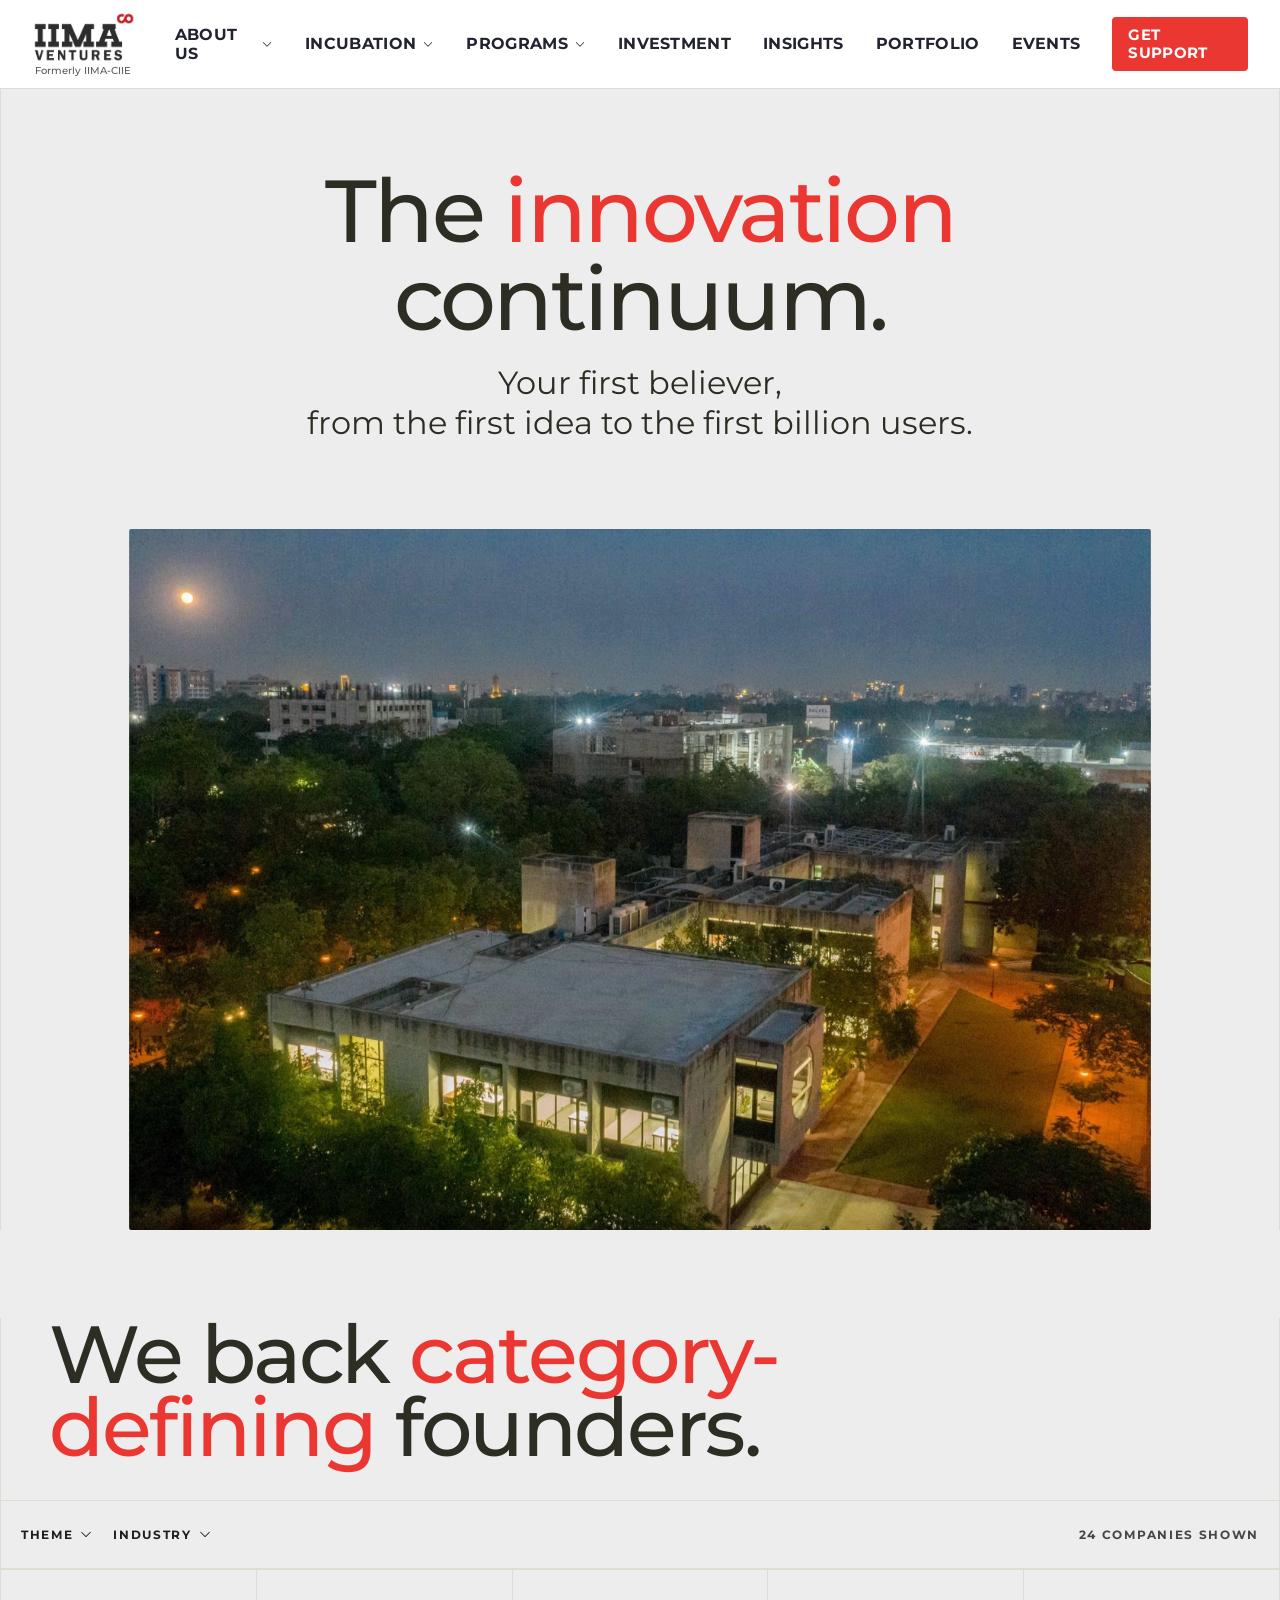
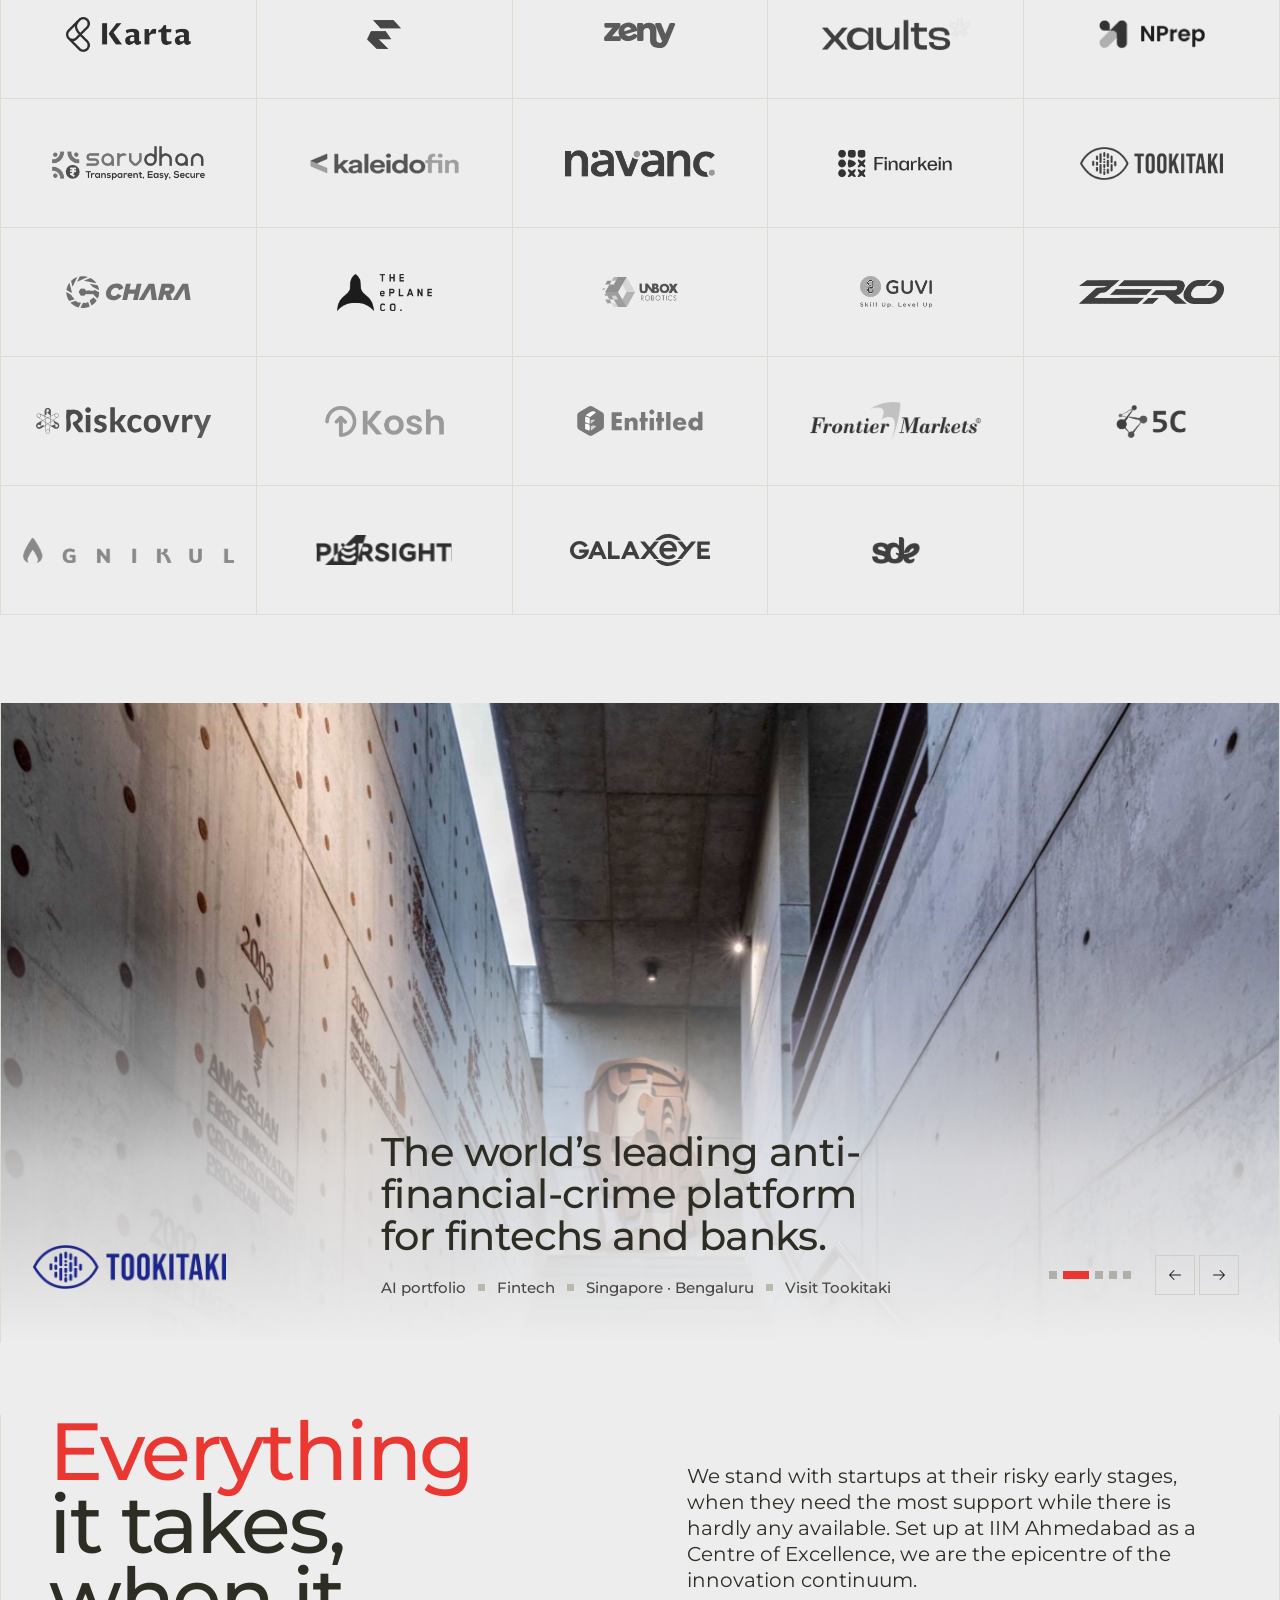
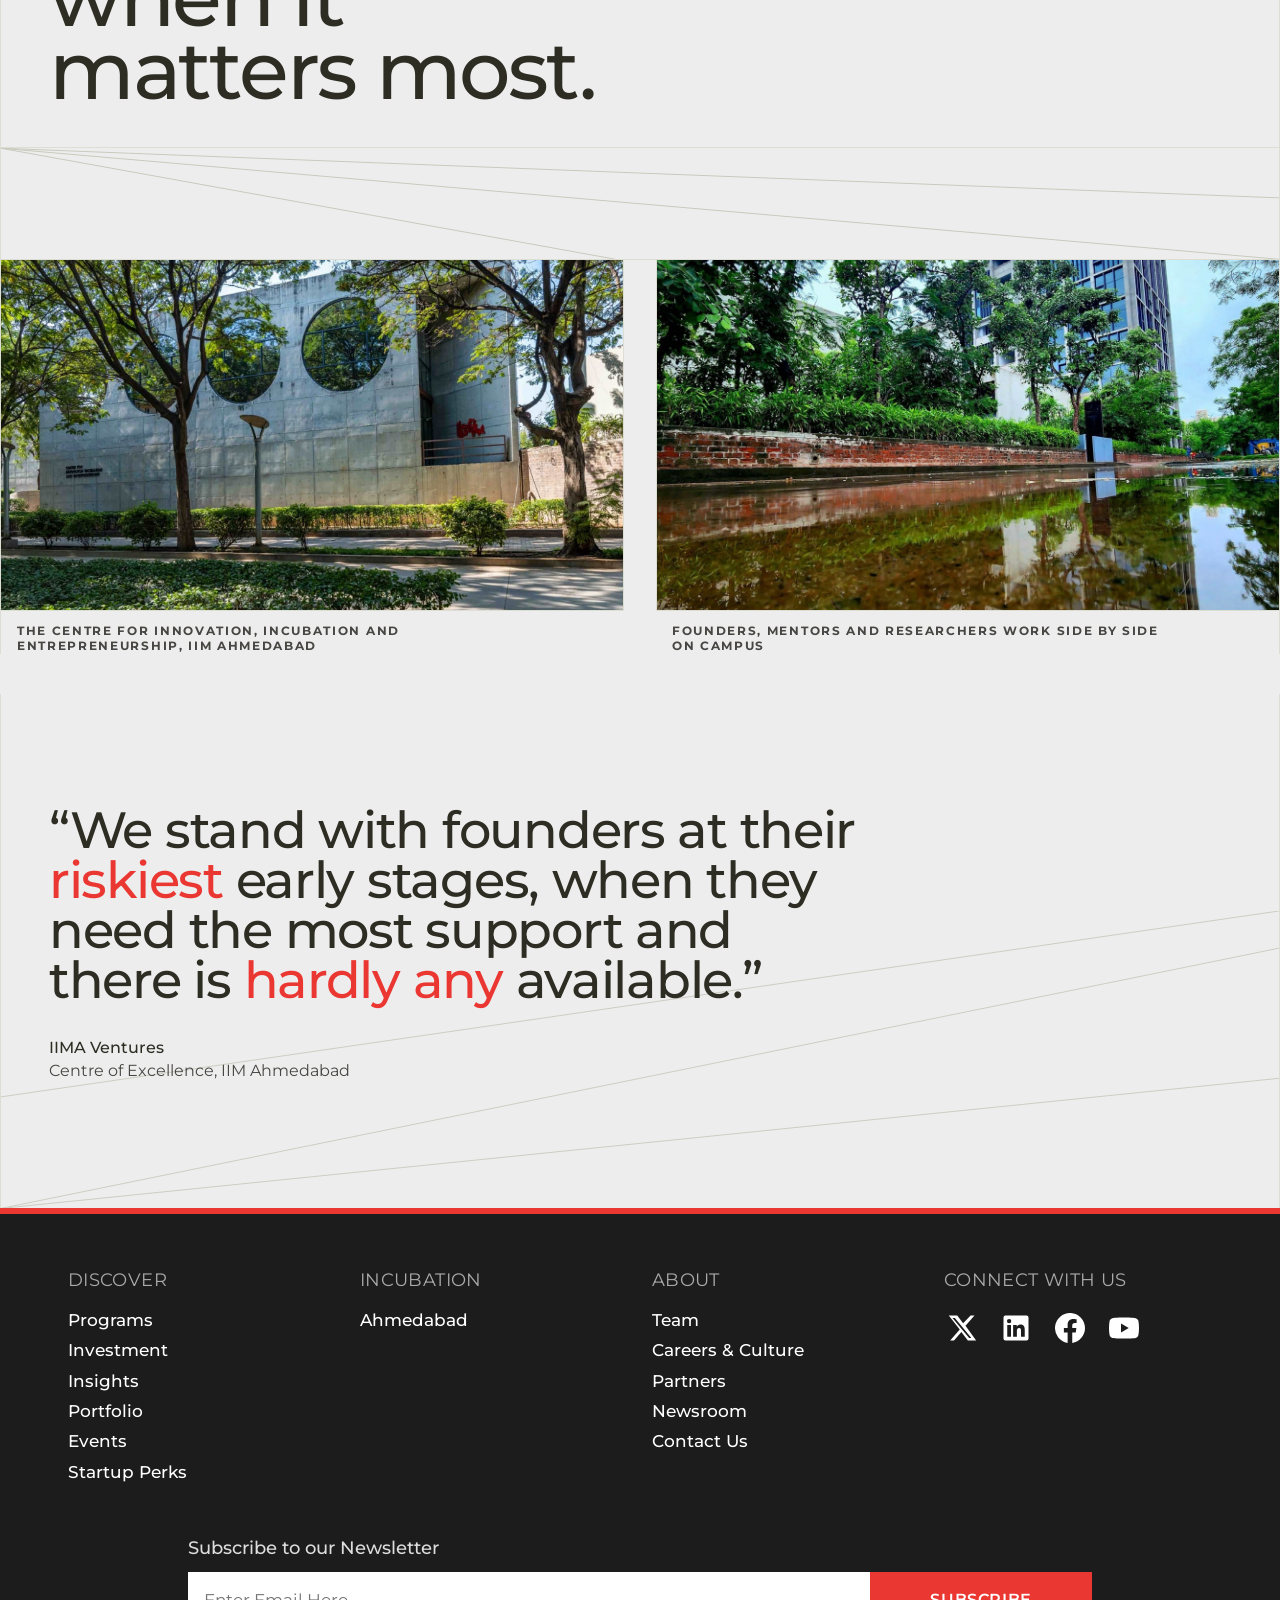
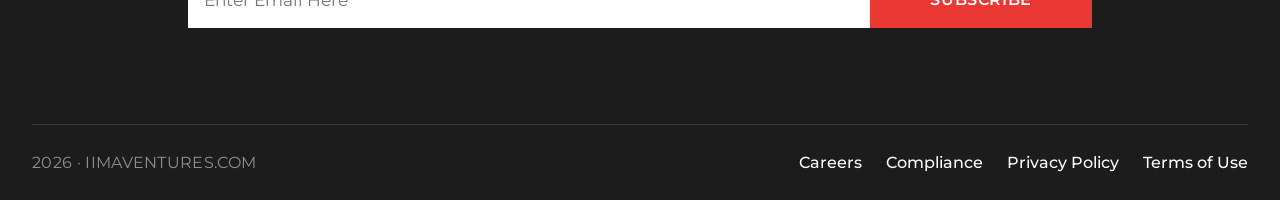
==== commit eaa19e63: "Stronger logo weight correction; cache-bust CSS/JS files themselves The previous ink-density correct" ====
--- a/index.html
+++ b/index.html
@@ -8,8 +8,8 @@
   <link rel="preconnect" href="https://fonts.googleapis.com">
   <link rel="preconnect" href="https://fonts.gstatic.com" crossorigin>
   <link href="https://fonts.googleapis.com/css2?family=Montserrat:ital,wght@0,400;0,500;0,600;0,700;1,400&display=swap" rel="stylesheet">
-  <link rel="stylesheet" href="styles.css">
-  <link rel="stylesheet" href="home.css">
+  <link rel="stylesheet" href="styles.css?v=20260923c">
+  <link rel="stylesheet" href="home.css?v=20260923c">
 </head>
 <body class="home">
   <a class="skip-link" href="#main">Skip to main content</a>
@@ -149,72 +149,6 @@
             <figcaption class="captions">Founders, mentors and researchers work side by side on campus</figcaption>
           </figure>
         </div>
-
-        <ol class="offerings">
-          <li class="offering reveal-on-scroll">
-            <span class="captions offering-num">01</span>
-            <h3 class="offering-title">Incubation</h3>
-            <p class="body">State-of-the-art physical infrastructure, training programs, and access to a network of like-minded collaborators and partners.</p>
-          </li>
-          <li class="offering reveal-on-scroll">
-            <span class="captions offering-num">02</span>
-            <h3 class="offering-title">Acceleration</h3>
-            <p class="body">Workshops, diagnostics, problem-solving, bespoke coaching, and support, curated to the startups’ goals and stages.</p>
-          </li>
-          <li class="offering reveal-on-scroll">
-            <span class="captions offering-num">03</span>
-            <h3 class="offering-title">Insights</h3>
-            <p class="body">Rigorous research and data-driven tools, learning resources and insights for entrepreneurs and their champions.</p>
-          </li>
-          <li class="offering reveal-on-scroll">
-            <span class="captions offering-num">04</span>
-            <h3 class="offering-title">Fund incubation</h3>
-            <p class="body">Incubating venture funds for the Indian early-stage market, from first close to first exits.</p>
-          </li>
-        </ol>
-      </div>
-    </section>
-
-    <!-- ============ THEMES ============ -->
-    <section class="home-themes" aria-label="Themes we invest in">
-      <div class="container hero-frame">
-        <div class="themes-head">
-          <p class="captions">Themes we invest in</p>
-          <h2 class="display-s reveal-on-scroll">Three areas, one <span class="accent">continuum</span>.</h2>
-        </div>
-        <div class="themes-grid">
-          <a class="theme-card reveal-on-scroll" href="portfolio.html">
-            <span class="captions theme-num">I</span>
-            <h3 class="theme-title">Deep tech</h3>
-            <p class="body">Enabling game-changers who are building innovation-first ventures from India, for the world.</p>
-            <span class="theme-arrow" aria-hidden="true"><svg width="18" height="18" viewBox="0 0 256 256" fill="currentColor"><path d="M221.66,133.66l-72,72a8,8,0,0,1-11.32-11.32L196.69,136H40a8,8,0,0,1,0-16H196.69L138.34,61.66a8,8,0,0,1,11.32-11.32l72,72A8,8,0,0,1,221.66,133.66Z"/></svg></span>
-          </a>
-          <a class="theme-card reveal-on-scroll" href="portfolio.html">
-            <span class="captions theme-num">II</span>
-            <h3 class="theme-title">Digital acceleration</h3>
-            <p class="body">Enabling passionate founders harnessing digitally inclusive solutions for India's next half billion.</p>
-            <span class="theme-arrow" aria-hidden="true"><svg width="18" height="18" viewBox="0 0 256 256" fill="currentColor"><path d="M221.66,133.66l-72,72a8,8,0,0,1-11.32-11.32L196.69,136H40a8,8,0,0,1,0-16H196.69L138.34,61.66a8,8,0,0,1,11.32-11.32l72,72A8,8,0,0,1,221.66,133.66Z"/></svg></span>
-          </a>
-          <a class="theme-card reveal-on-scroll" href="portfolio.html">
-            <span class="captions theme-num">III</span>
-            <h3 class="theme-title">Climate &amp; sustainability</h3>
-            <p class="body">Enabling fearless entrepreneurs tackling climate change through their disruptive solutions.</p>
-            <span class="theme-arrow" aria-hidden="true"><svg width="18" height="18" viewBox="0 0 256 256" fill="currentColor"><path d="M221.66,133.66l-72,72a8,8,0,0,1-11.32-11.32L196.69,136H40a8,8,0,0,1,0-16H196.69L138.34,61.66a8,8,0,0,1,11.32-11.32l72,72A8,8,0,0,1,221.66,133.66Z"/></svg></span>
-          </a>
-        </div>
-      </div>
-    </section>
-
-    <!-- ============ TIMELINE ============ -->
-    <section class="home-timeline" aria-label="Over the years">
-      <div class="container hero-frame">
-        <div class="timeline-head">
-          <p class="captions">Over the years</p>
-          <p class="body timeline-hint">Drag or scroll →</p>
-        </div>
-        <div class="timeline-scroller" id="timeline">
-          <ol class="timeline-track" id="timeline-track"></ol>
-        </div>
       </div>
     </section>
 
@@ -233,43 +167,63 @@
   </main>
 
   <footer class="site-footer">
+    <div class="footer-topline" aria-hidden="true"></div>
     <div class="container footer-inner">
-      <div class="footer-top">
-        <div class="footer-cta">
-          <h2 class="footer-heading">Know what’s next</h2>
-          <p class="body footer-copy">Be the first to know where Indian innovation is heading and where we stand at IIMA Ventures.</p>
-          <a class="footer-button captions" href="https://iimaventures.com/contact/">Newsletter sign up</a>
-        </div>
-        <div class="footer-cols">
-          <div>
-            <p class="captions footer-label">Company</p>
-            <a href="https://iimaventures.com/team/">Team</a>
-            <a href="https://iimaventures.com/programs/">Programs</a>
-            <a href="https://iimaventures.com/newsroom/">Newsroom</a>
-            <a href="https://iimaventures.com/contact/">Contact us</a>
-          </div>
-          <div>
-            <p class="captions footer-label">Insights</p>
-            <a href="https://www.insights.iimaventures.com/" target="_blank" rel="noopener">Insights hub</a>
-            <a href="portfolio.html">Portfolio</a>
-          </div>
-          <div>
-            <p class="captions footer-label">Connect</p>
-            <a href="https://www.linkedin.com/company/iimaventures/" target="_blank" rel="noopener">LinkedIn</a>
-            <a href="https://twitter.com/IIMAVentures" target="_blank" rel="noopener">X</a>
-            <a href="https://www.youtube.com/@IIMAVentures" target="_blank" rel="noopener">YouTube</a>
-          </div>
-        </div>
-      </div>
+      <div class="footer-cols">
+        <div class="footer-col">
+          <p class="footer-label">Discover</p>
+          <a href="https://iimaventures.com/programs/">Programs</a>
+          <a href="https://iimaventures.com/investment">Investment</a>
+          <a href="https://www.insights.iimaventures.com/" target="_blank" rel="noopener">Insights</a>
+          <a href="portfolio.html">Portfolio</a>
+          <a href="https://iimaventures.com/events">Events</a>
+          <a href="https://iimaventures.com/startup-perks">Startup Perks</a>
+        </div>
+        <div class="footer-col">
+          <p class="footer-label">Incubation</p>
+          <a href="https://www.ahmedabad.iimaventures.com/" target="_blank" rel="noopener">Ahmedabad</a>
+        </div>
+        <div class="footer-col">
+          <p class="footer-label">About</p>
+          <a href="https://iimaventures.com/team">Team</a>
+          <a href="https://iimaventures.com/careers-culture">Careers &amp; Culture</a>
+          <a href="https://iimaventures.com/partners">Partners</a>
+          <a href="https://iimaventures.com/newsroom">Newsroom</a>
+          <a href="https://iimaventures.com/contact">Contact Us</a>
+        </div>
+        <div class="footer-col">
+          <p class="footer-label">Connect with us</p>
+          <div class="footer-social">
+            <a href="https://x.com/IIMAVentures" target="_blank" rel="noopener" aria-label="X"><svg viewBox="0 0 24 24" fill="currentColor" aria-hidden="true"><path d="M18.9 2H22l-7.2 8.2L23.3 22h-6.6l-5.2-6.8L5.6 22H2.5l7.7-8.8L1.4 2h6.8l4.7 6.2L18.9 2zm-1.2 18h1.8L6.3 3.9H4.4L17.7 20z"/></svg></a>
+            <a href="https://in.linkedin.com/company/iimaventures" target="_blank" rel="noopener" aria-label="LinkedIn"><svg viewBox="0 0 24 24" fill="currentColor" aria-hidden="true"><path d="M20.4 2H3.6A1.6 1.6 0 0 0 2 3.6v16.8A1.6 1.6 0 0 0 3.6 22h16.8a1.6 1.6 0 0 0 1.6-1.6V3.6A1.6 1.6 0 0 0 20.4 2zM8 19H5V9.5h3V19zM6.5 8.2a1.7 1.7 0 1 1 0-3.5 1.7 1.7 0 0 1 0 3.5zM19 19h-3v-4.6c0-1.1 0-2.5-1.5-2.5s-1.8 1.2-1.8 2.4V19h-3V9.5h2.9v1.3h.1c.4-.8 1.4-1.6 2.8-1.6 3 0 3.5 2 3.5 4.5V19z"/></svg></a>
+            <a href="https://www.facebook.com/people/IIMA-Ventures/61570268821675/" target="_blank" rel="noopener" aria-label="Facebook"><svg viewBox="0 0 24 24" fill="currentColor" aria-hidden="true"><path d="M24 12a12 12 0 1 0-13.9 11.9v-8.4H7.1V12h3V9.4c0-3 1.8-4.7 4.5-4.7 1.3 0 2.7.2 2.7.2v3h-1.5c-1.5 0-2 .9-2 1.9V12h3.3l-.5 3.5h-2.8v8.4A12 12 0 0 0 24 12z"/></svg></a>
+            <a href="https://www.youtube.com/@IIMAVentures" target="_blank" rel="noopener" aria-label="YouTube"><svg viewBox="0 0 24 24" fill="currentColor" aria-hidden="true"><path d="M23.5 6.2a3 3 0 0 0-2.1-2.1C19.5 3.6 12 3.6 12 3.6s-7.5 0-9.4.5A3 3 0 0 0 .5 6.2 31.6 31.6 0 0 0 0 12a31.6 31.6 0 0 0 .5 5.8 3 3 0 0 0 2.1 2.1c1.9.5 9.4.5 9.4.5s7.5 0 9.4-.5a3 3 0 0 0 2.1-2.1A31.6 31.6 0 0 0 24 12a31.6 31.6 0 0 0-.5-5.8zM9.6 15.6V8.4l6.2 3.6-6.2 3.6z"/></svg></a>
+          </div>
+        </div>
+      </div>
+
+      <form class="footer-newsletter" action="https://iimaventures.com/" method="get" onsubmit="return false;">
+        <label class="footer-newsletter-label" for="newsletter-email">Subscribe to our Newsletter</label>
+        <div class="footer-newsletter-row">
+          <input id="newsletter-email" type="email" name="email" placeholder="Enter Email Here" autocomplete="email" required>
+          <button type="submit">Subscribe</button>
+        </div>
+      </form>
+
       <div class="footer-bottom">
-        <p class="captions">© <span id="year"></span> IIMA Ventures</p>
-        <a class="captions" href="https://iimaventures.com/privacy-policy/">Privacy Policy</a>
+        <p><span id="year"></span> · IIMAVENTURES.COM</p>
+        <nav class="footer-legal" aria-label="Legal">
+          <a href="https://iimaventures.com/careers-culture">Careers</a>
+          <a href="https://iimaventures.com/compliance">Compliance</a>
+          <a href="https://iimaventures.com/privacy-policy">Privacy Policy</a>
+          <a href="https://iimaventures.com/terms">Terms of Use</a>
+        </nav>
       </div>
     </div>
   </footer>
 
-  <script src="nav.js"></script>
-  <script src="script.js"></script>
-  <script src="home.js"></script>
+  <script src="nav.js?v=20260923c"></script>
+  <script src="script.js?v=20260923c"></script>
+  <script src="home.js?v=20260923c"></script>
 </body>
 </html>
--- a/styles.css
+++ b/styles.css
@@ -402,17 +402,23 @@
 @media (min-width: 1024px) { .logo-cell { min-height: 128px; } }
 .logo-cell:hover, .logo-cell:focus-visible { background: var(--paper-200); outline: none; }
 
-/* every logo sits in the same 32px-tall / 60%-wide box for consistent sizing */
+/* Every logo sits in the same 22px/32px-tall box for consistent sizing.
+   Both dimensions are `max-*` (upper bounds only) so the browser shrinks
+   each logo proportionally to fit inside the box from its own intrinsic
+   size — this only works if every asset actually HAS a large-enough
+   intrinsic size to shrink from (see assets/logos/*.svg: viewBox only,
+   no tiny fixed width/height, so they fall back to a large default and
+   scale down exactly like the PNGs do). */
 .logo-cell img {
   max-height: calc(22px * var(--s, 1));
   width: auto;
-  max-width: calc(62% * var(--s, 1));
+  max-width: calc(72% * var(--s, 1));
   object-fit: contain;
   filter: grayscale(1) contrast(1.05);
   opacity: .88;
   transition: filter .35s var(--ease), opacity .35s var(--ease), transform .35s var(--ease);
 }
-@media (min-width: 1024px) { .logo-cell img { max-height: calc(32px * var(--s, 1)); max-width: calc(60% * var(--s, 1)); } }
+@media (min-width: 1024px) { .logo-cell img { max-height: calc(32px * var(--s, 1)); max-width: calc(76% * var(--s, 1)); } }
 .logo-cell:hover img, .logo-cell:focus-visible img { filter: none; opacity: 1; transform: translateY(-2px); }
 
 /* red line on hover — same construction as greylock's cobalt bar */
@@ -456,53 +462,123 @@
 
 .empty-state { padding: 64px 16px; color: var(--charcoal-600); text-align: center; }
 
-/* ---------------- Footer ---------------- */
+/* ---------------- Footer (mirrors iimaventures.com) ---------------- */
 .site-footer {
   position: relative;
   margin-top: 56px;
-  background: var(--charcoal);
-  color: var(--paper);
+  background: #1c1c1c;
+  color: #fff;
   overflow: clip;
 }
+.home .site-footer { margin-top: 0; }
+.footer-topline { height: 6px; background: var(--red); }
 .footer-inner { padding-top: 56px; padding-bottom: 28px; }
-.footer-top {
+
+.footer-cols {
   display: grid;
-  grid-template-columns: 1fr;
-  gap: 40px;
-  padding-bottom: 40px;
-  border-bottom: 1px solid var(--stone);
-}
-@media (min-width: 1024px) { .footer-top { grid-template-columns: 1.2fr 1fr; gap: 32px; } }
-
-.footer-heading {
-  font-family: var(--font-display);
+  grid-template-columns: repeat(4, minmax(0, 1fr));
+  gap: 32px 24px;
+  max-width: 1160px;
+  margin: 0 auto;
+  padding: 0 8px;
+}
+.footer-col { display: flex; flex-direction: column; gap: 10px; }
+.footer-label {
+  margin: 0 0 8px;
+  font-size: 18px;
+  font-weight: 400;
+  letter-spacing: 0.02em;
+  text-transform: uppercase;
+  color: #aba9a9;
+}
+.footer-col a {
+  display: inline-block;
+  width: max-content;
+  font-size: 17px;
   font-weight: 500;
-  font-size: 32px;
-  line-height: 1.05;
-  letter-spacing: -0.02em;
-  margin: 0 0 16px;
-}
-.footer-copy { max-width: 360px; opacity: .8; margin-bottom: 28px; }
-.footer-button {
-  display: inline-flex; align-items: center;
-  padding: 16px;
-  border: 1px solid var(--paper);
-  color: var(--paper);
-  transition: background-color .2s var(--ease), color .2s var(--ease), border-color .2s;
-}
-.footer-button:hover { background: var(--red); border-color: var(--red); color: #fff; }
-
-.footer-cols { display: grid; grid-template-columns: repeat(3, 1fr); gap: 24px; }
-.footer-cols a { display: block; padding: 6px 0; font-size: 16px; opacity: .92; transition: color .2s; }
-.footer-cols a:hover { color: var(--red); }
-.footer-label { color: var(--charcoal-300); margin-bottom: 12px; }
+  color: #fff;
+  transition: color .2s var(--ease);
+}
+.footer-col a:hover, .footer-col a.is-active { color: var(--red); }
+.footer-social { display: flex; gap: 18px; align-items: center; }
+.footer-social a { width: 36px; height: 36px; display: grid; place-items: center; color: #fff; }
+.footer-social svg { width: 30px; height: 30px; transition: transform .2s var(--ease), color .2s; }
+.footer-social a:hover svg { color: var(--red); transform: translateY(-2px); }
+
+.footer-newsletter {
+  max-width: 920px;
+  margin: 56px auto 0;
+  padding: 0 8px;
+}
+.footer-newsletter-label { display: block; margin-bottom: 12px; font-size: 18px; font-weight: 500; color: #ddd; }
+.footer-newsletter-row { display: flex; }
+.footer-newsletter input {
+  flex: 1 1 auto; min-width: 0;
+  height: 56px;
+  padding: 0 16px;
+  border: 0; border-radius: 0;
+  font: inherit; font-size: 17px;
+  background: #fff; color: #222;
+}
+.footer-newsletter input:focus { outline: 2px solid var(--red); outline-offset: -2px; }
+.footer-newsletter button {
+  flex: 0 0 auto;
+  height: 56px;
+  padding: 0 60px;
+  background: var(--red);
+  color: #fff;
+  font-size: 16px;
+  font-weight: 600;
+  text-transform: uppercase;
+  letter-spacing: 0.04em;
+  transition: background-color .2s var(--ease);
+}
+.footer-newsletter button:hover { background: var(--red-dark); }
 
 .footer-bottom {
-  display: flex; align-items: center; justify-content: space-between; gap: 16px;
-  padding-top: 24px;
-  color: var(--charcoal-300);
-}
-.footer-bottom a:hover { color: var(--paper); }
+  display: flex; align-items: center; justify-content: space-between; gap: 12px 24px;
+  flex-wrap: wrap;
+  margin-top: 96px;
+  padding-top: 28px;
+  border-top: 1px solid #3a3a3a;
+  color: #8f8f8f;
+  font-size: 16px;
+}
+.footer-bottom p { margin: 0; text-transform: uppercase; letter-spacing: 0.02em; }
+.footer-legal { display: flex; flex-wrap: wrap; gap: 8px 24px; }
+.footer-legal a { color: #fff; font-weight: 500; transition: color .2s; }
+.footer-legal a:hover { color: var(--red); }
+
+@media (max-width: 1023px) {
+  .footer-cols { grid-template-columns: repeat(2, minmax(0, 1fr)); gap: 36px 24px; }
+  .footer-newsletter { margin-top: 40px; }
+  .footer-newsletter button { padding: 0 32px; }
+  .footer-bottom { margin-top: 56px; }
+}
+@media (max-width: 599px) {
+  .footer-inner { padding-top: 40px; }
+  .footer-cols { grid-template-columns: 1fr; gap: 28px; }
+  .footer-label { font-size: 15px; }
+  .footer-col a { font-size: 16px; }
+  .footer-newsletter-row { flex-direction: column; }
+  .footer-newsletter input, .footer-newsletter button { width: 100%; height: 52px; }
+  .footer-bottom { flex-direction: column; align-items: flex-start; font-size: 14px; }
+}
+
+/* ---------------- Small-screen refinements ---------------- */
+@media (max-width: 767px) {
+  .filters { flex-wrap: wrap; padding: 14px 8px 14px 12px; gap: 8px 12px; }
+  .filters-right { margin-left: auto; padding-right: 8px; }
+  .filter-count { font-size: 11px; }
+  .filter-menu { min-width: 220px; }
+  .hero-title { font-size: 40px; }
+  .marquee-track img { height: 22px; margin: 0 18px; }
+  .logo-cell { min-height: 84px; }
+}
+@media (max-width: 420px) {
+  .filters-right { flex-basis: 100%; justify-content: space-between; margin-left: 0; padding-left: 8px; }
+  .filter-count { white-space: normal; }
+}
 
 @media (prefers-reduced-motion: reduce) {
   .reveal, .logo-cell { animation: none !important; opacity: 1 !important; filter: none !important; transform: none !important; }
--- a/home.css
+++ b/home.css
@@ -71,13 +71,12 @@
 
 /* Big media block: starts inset, expands to full width as the user scrolls (Greylock hero) */
 .home-hero-media {
-  --p: 0;                       /* 0 = small, 1 = full width; set by home.js on scroll */
   position: relative;
   margin: 0 16px;
   aspect-ratio: 16 / 9;
   overflow: hidden;
   background: var(--charcoal);
-  clip-path: inset(0 calc(9% * (1 - var(--p))) round 2px);
+  clip-path: inset(0 9% round 2px); /* resting state; home.js animates this on scroll */
   opacity: 0;
   animation: media-in 1s var(--ease) .4s forwards;
   will-change: clip-path;
@@ -85,7 +84,7 @@
 .home-hero-media img {
   width: 100%; height: 100%;
   object-fit: cover;
-  transform: scale(calc(1.1 - .1 * var(--p)));
+  transform: scale(1.1);
   will-change: transform;
 }
 .home-hero-media-caption {
@@ -455,11 +454,35 @@
 .offerings .reveal-on-scroll:nth-child(4) { transition-delay: .24s; }
 .builders-photos .reveal-on-scroll:nth-child(2) { transition-delay: .12s; }
 
-.home .site-footer { margin-top: 0; }
 
 @media (prefers-reduced-motion: reduce) {
-  .home-hero-media { animation: none; opacity: 1; --p: 1; }
+  .home-hero-media { animation: none; opacity: 1; clip-path: none; }
   .reveal-on-scroll { opacity: 1; transform: none; transition: none; }
   .draw { stroke-dashoffset: 0 !important; animation: none !important; }
   .stories-track { transition: none; }
 }
+
+/* ---------------- Small-screen refinements (home) ---------------- */
+@media (max-width: 1023px) {
+  .stories-controls { position: static; justify-content: flex-end; padding: 0 24px 28px; }
+  .story-body { padding-bottom: 24px; }
+  .story-media { height: clamp(260px, 60vw, 560px); }
+}
+@media (max-width: 767px) {
+  .home-hero-title { font-size: 44px; }
+  .home-hero-desc { font-size: 18px; max-width: 26ch; }
+  .home-hero-desc br { display: none; }
+  .home-hero-media { margin: 0 12px; }
+  .story-text { font-size: 24px; }
+  .story-logo { height: 48px; }
+  .story-logo img { max-height: 34px; max-width: 180px; }
+  .builders-copy p { font-size: 17px; }
+  .timeline-track { grid-auto-columns: 210px; }
+  .timeline-year { font-size: 36px; }
+  .theme-card { min-height: 0; padding: 24px 20px 28px; }
+  .theme-title { font-size: 28px; }
+  .offering { padding: 20px 20px 24px; }
+  .offering-title { font-size: 24px; }
+  .quote p { font-size: 28px; }
+  .home-quote .hero-frame { padding: 56px 20px 64px; }
+}
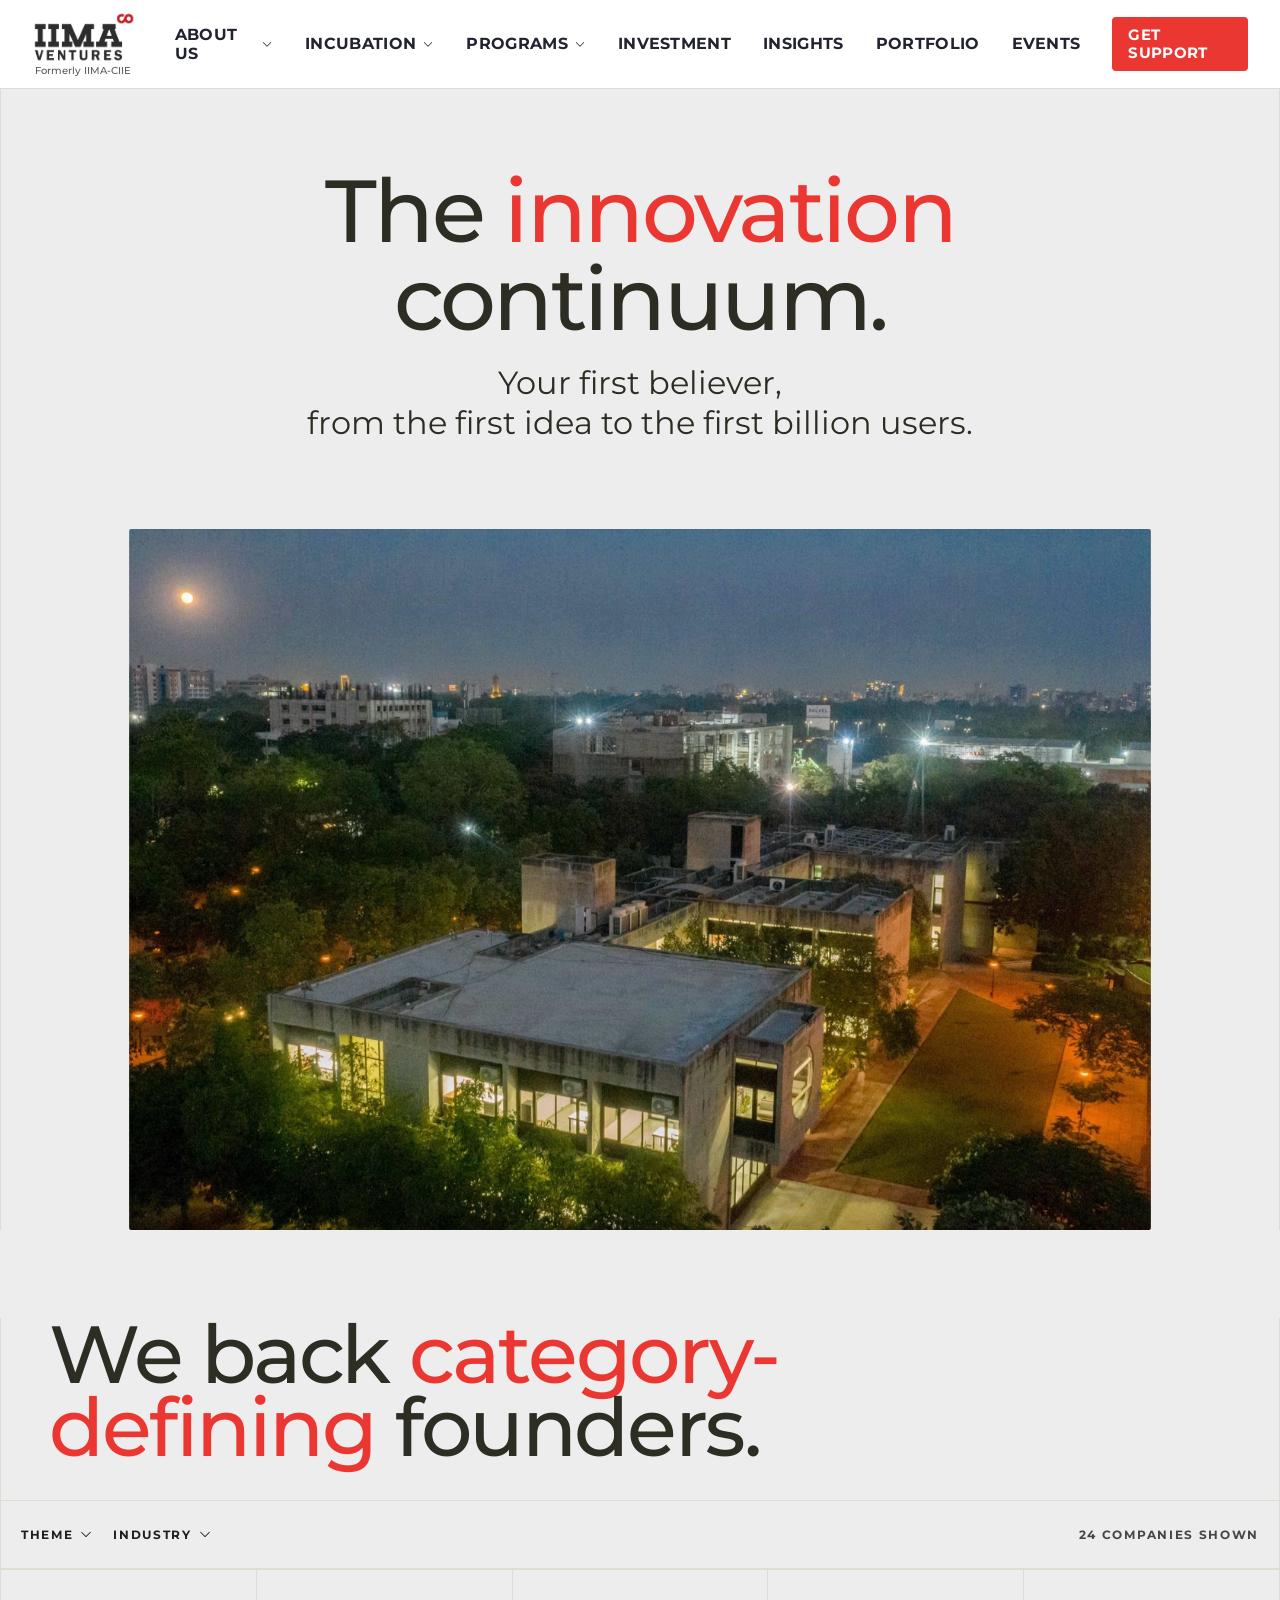
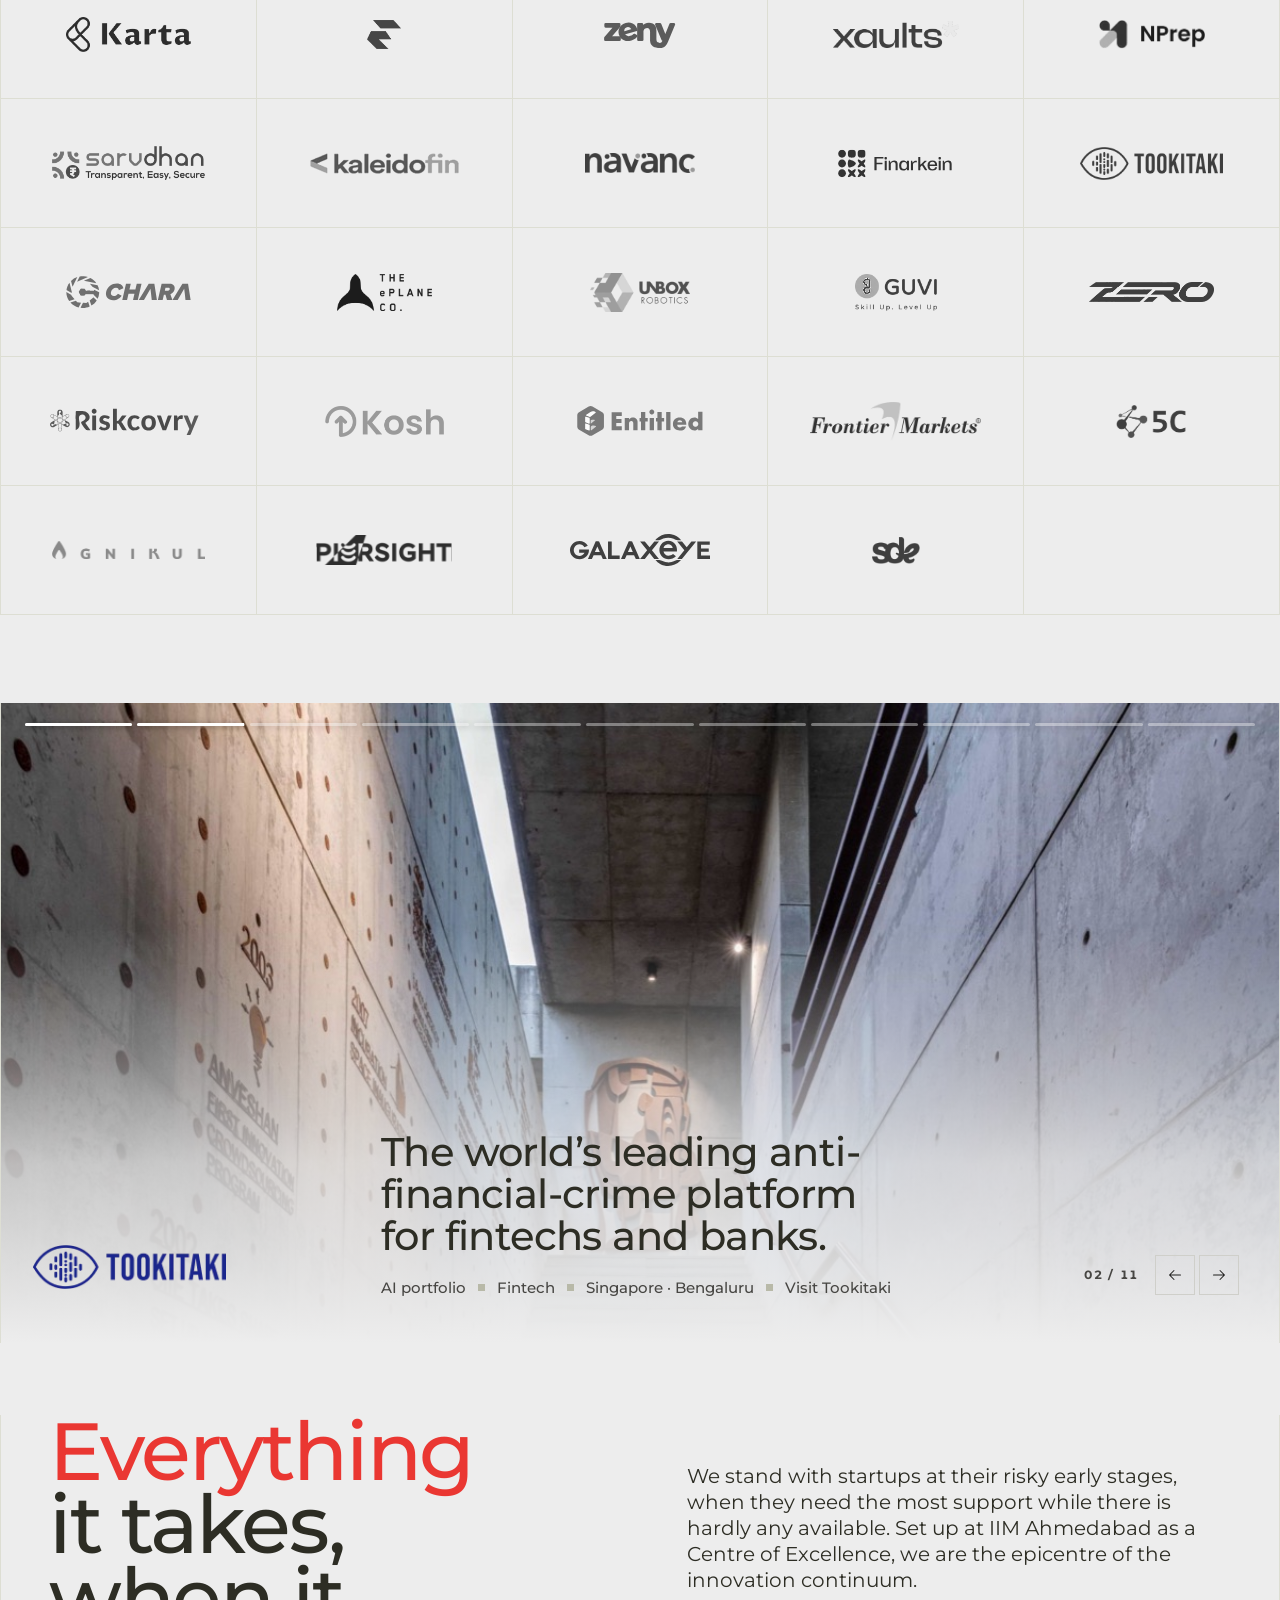
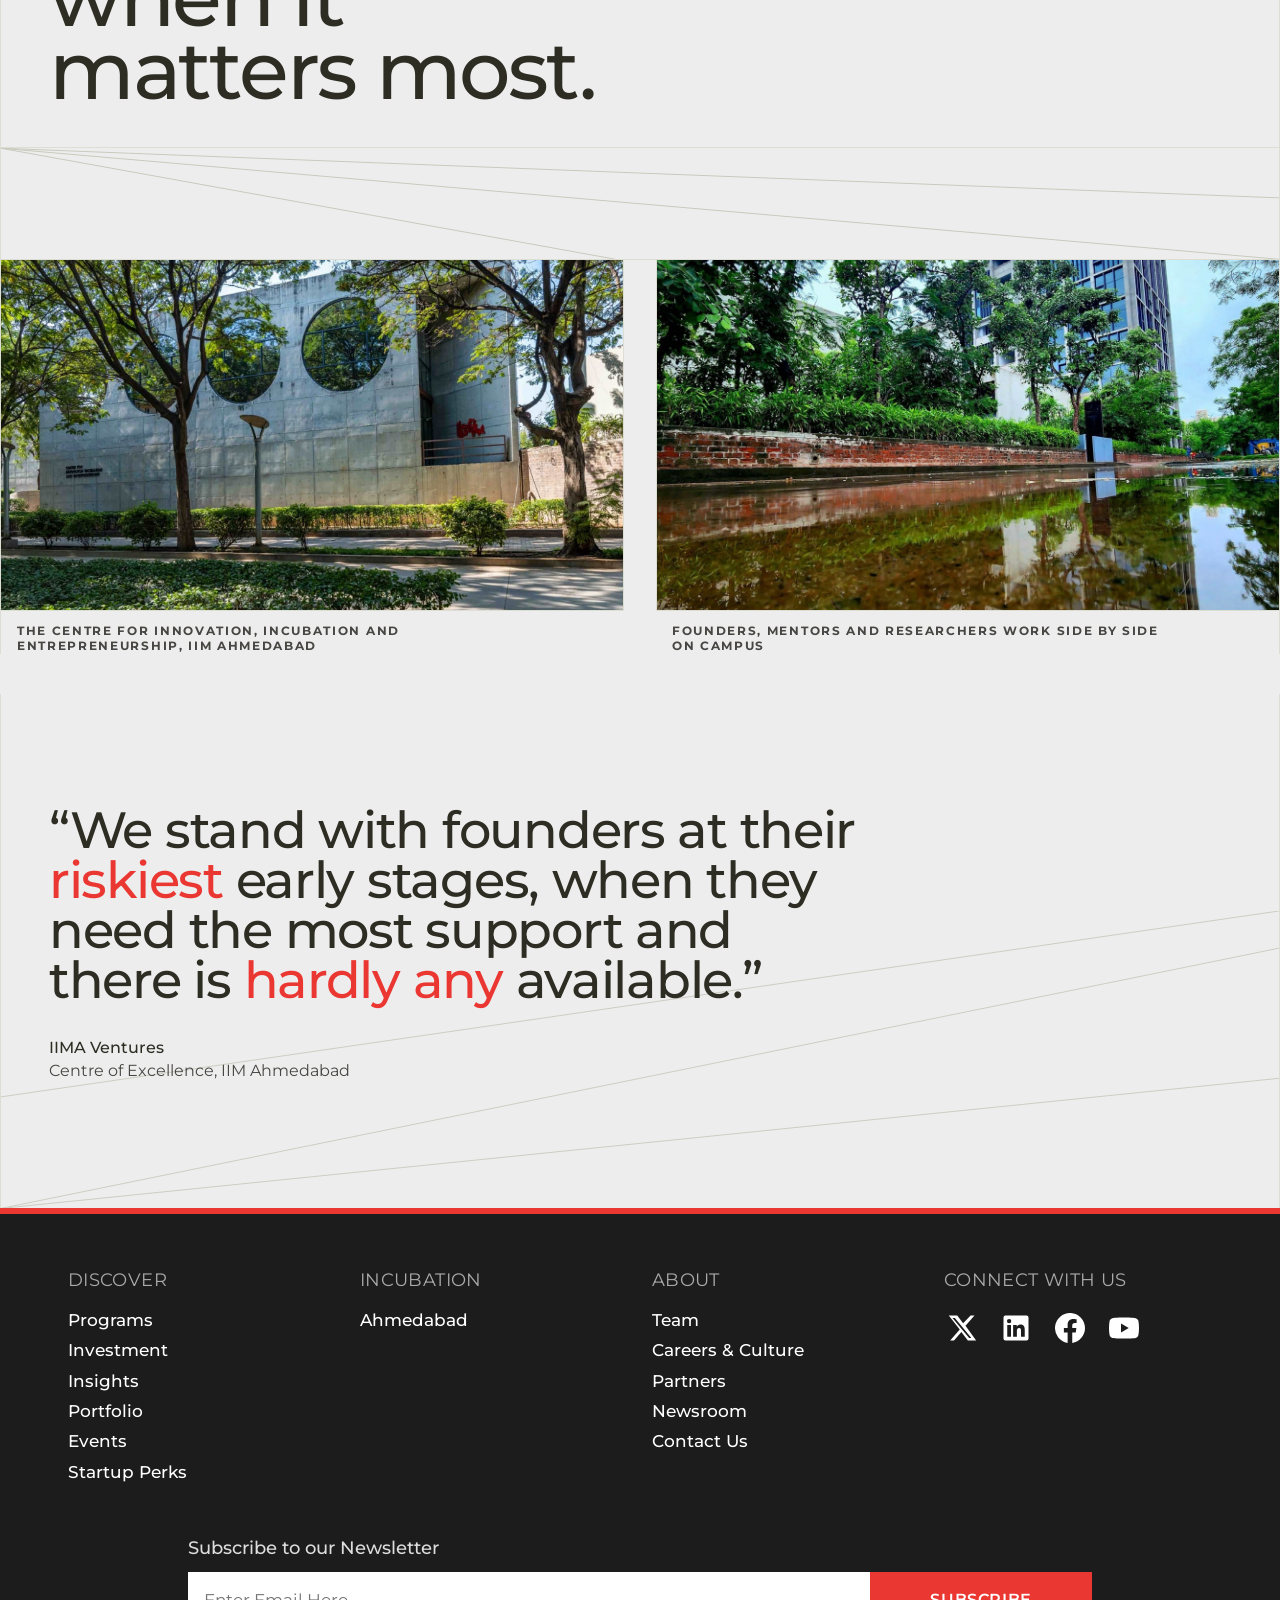
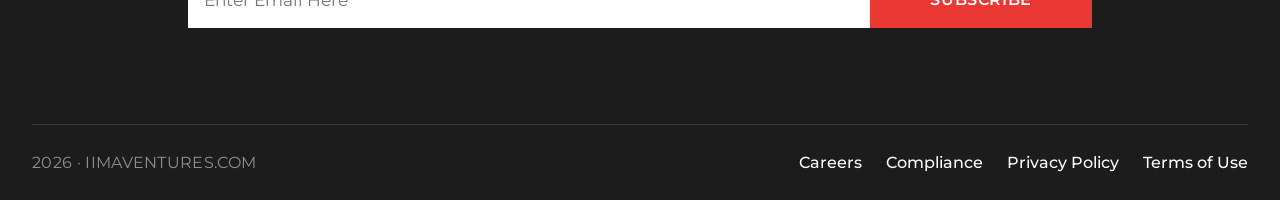
==== commit 433adbc7: "Expand founder stories to 11 slides with a Stories-style progress bar - Grew STORIES from 5 to 11 en" ====
--- a/index.html
+++ b/index.html
@@ -8,8 +8,8 @@
   <link rel="preconnect" href="https://fonts.googleapis.com">
   <link rel="preconnect" href="https://fonts.gstatic.com" crossorigin>
   <link href="https://fonts.googleapis.com/css2?family=Montserrat:ital,wght@0,400;0,500;0,600;0,700;1,400&display=swap" rel="stylesheet">
-  <link rel="stylesheet" href="styles.css?v=20260923c">
-  <link rel="stylesheet" href="home.css?v=20260923c">
+  <link rel="stylesheet" href="styles.css?v=20260923d">
+  <link rel="stylesheet" href="home.css?v=20260923d">
 </head>
 <body class="home">
   <a class="skip-link" href="#main">Skip to main content</a>
@@ -107,11 +107,12 @@
     <section class="home-stories" aria-label="Founder stories">
       <div class="container hero-frame">
         <div class="stories-frame">
+          <div class="stories-progress" id="stories-progress" role="tablist" aria-label="Stories"></div>
           <div class="stories-viewport" id="stories-viewport">
             <div class="stories-track" id="stories-track"></div>
           </div>
           <div class="stories-controls">
-            <div class="stories-dots" id="stories-dots" role="tablist" aria-label="Stories"></div>
+            <p class="stories-count captions" id="stories-count" aria-hidden="true"></p>
             <div class="stories-arrows">
               <button type="button" class="stories-arrow" id="stories-prev" aria-label="Previous story">
                 <svg width="16" height="16" viewBox="0 0 256 256" fill="currentColor" aria-hidden="true"><path d="M224,128a8,8,0,0,1-8,8H59.31l58.35,58.34a8,8,0,0,1-11.32,11.32l-72-72a8,8,0,0,1,0-11.32l72-72a8,8,0,0,1,11.32,11.32L59.31,120H216A8,8,0,0,1,224,128Z"/></svg>
@@ -222,8 +223,8 @@
     </div>
   </footer>
 
-  <script src="nav.js?v=20260923c"></script>
-  <script src="script.js?v=20260923c"></script>
-  <script src="home.js?v=20260923c"></script>
+  <script src="nav.js?v=20260923d"></script>
+  <script src="script.js?v=20260923d"></script>
+  <script src="home.js?v=20260923d"></script>
 </body>
 </html>
--- a/home.css
+++ b/home.css
@@ -203,19 +203,49 @@
 .story-link { color: var(--red); }
 .story-link:hover { text-decoration: underline; text-underline-offset: 4px; }
 
+/* Segmented progress bar across the top of the media — one bar per slide,
+   the active one fills left-to-right in step with the auto-advance timer
+   (Stories-style), so the "how much longer / how many slides" read is
+   immediate even at 11 slides, which would be cluttered as individual dots. */
+.stories-progress {
+  position: absolute; top: 14px; left: 14px; right: 14px;
+  z-index: 2;
+  display: flex;
+  gap: 4px;
+  filter: drop-shadow(0 1px 3px rgba(0, 0, 0, .45));
+}
+@media (min-width: 1024px) { .stories-progress { top: 20px; left: 24px; right: 24px; gap: 5px; } }
+.stories-seg {
+  position: relative;
+  flex: 1 1 0;
+  height: 2.5px;
+  background: rgba(255, 255, 255, .38);
+  border-radius: 2px;
+  overflow: hidden;
+}
+.stories-seg::after {
+  content: "";
+  position: absolute; inset: 0;
+  width: 100%;
+  background: #fff;
+  transform-origin: left;
+  transform: scaleX(0);
+}
+.stories-seg[data-state="done"]::after { transform: scaleX(1); }
+.stories-seg[data-state="active"]::after { transform: scaleX(0); }
+.stories-seg.is-filling::after {
+  animation: stories-fill var(--stories-duration, 2000ms) linear forwards;
+}
+.stories-frame.is-paused .stories-seg.is-filling::after { animation-play-state: paused; }
+@keyframes stories-fill { to { transform: scaleX(1); } }
+
 .stories-controls {
   position: absolute; right: 24px; bottom: 32px;
-  display: flex; align-items: center; gap: 24px;
+  display: flex; align-items: center; gap: 16px;
   z-index: 2;
 }
 @media (min-width: 1024px) { .stories-controls { right: 40px; bottom: 48px; } }
-.stories-dots { display: flex; gap: 6px; }
-.stories-dot {
-  width: 8px; height: 8px;
-  background: var(--charcoal-300);
-  transition: background-color .3s var(--ease), width .3s var(--ease);
-}
-.stories-dot[aria-selected="true"] { background: var(--red); width: 26px; }
+.stories-count { color: var(--charcoal-600); font-variant-numeric: tabular-nums; }
 .stories-arrows { display: flex; gap: 4px; }
 .stories-arrow {
   width: 40px; height: 40px;
@@ -460,6 +490,7 @@
   .reveal-on-scroll { opacity: 1; transform: none; transition: none; }
   .draw { stroke-dashoffset: 0 !important; animation: none !important; }
   .stories-track { transition: none; }
+  .stories-seg.is-filling::after { animation: none; transform: scaleX(1); }
 }
 
 /* ---------------- Small-screen refinements (home) ---------------- */
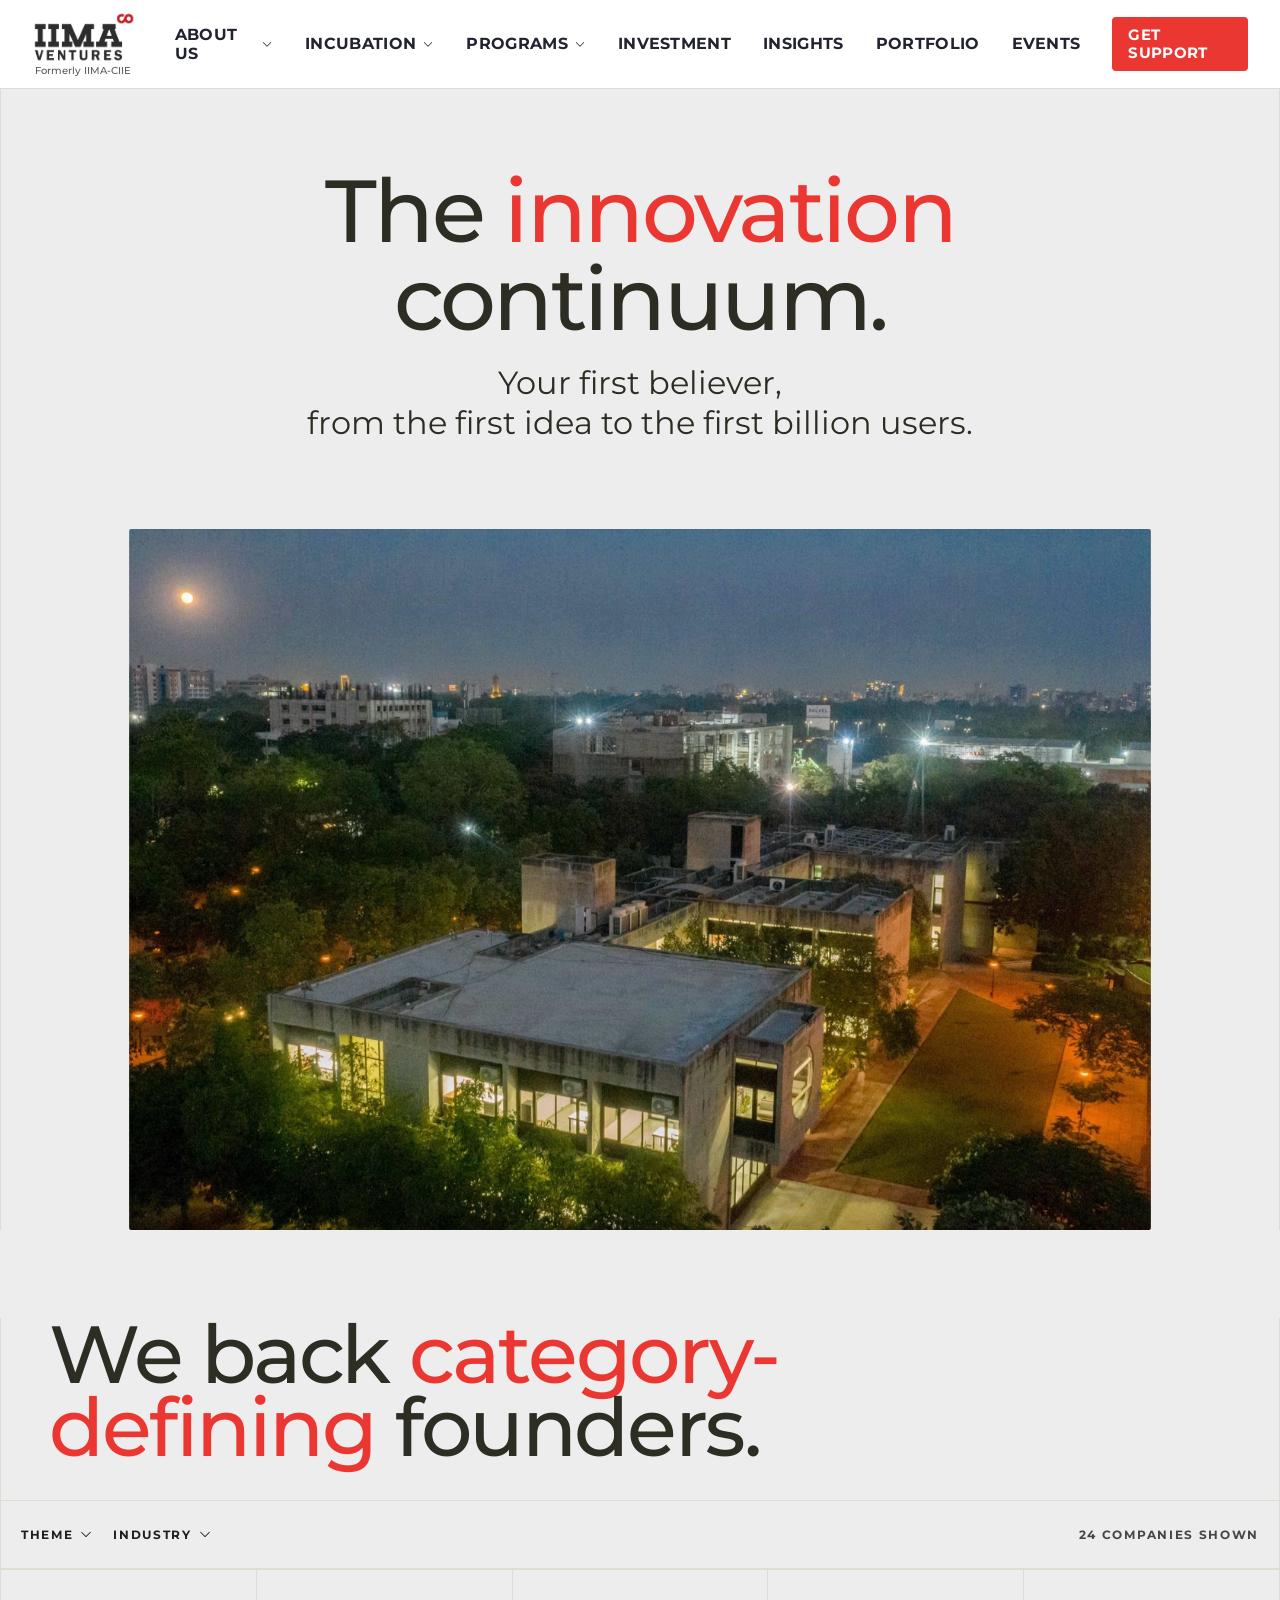
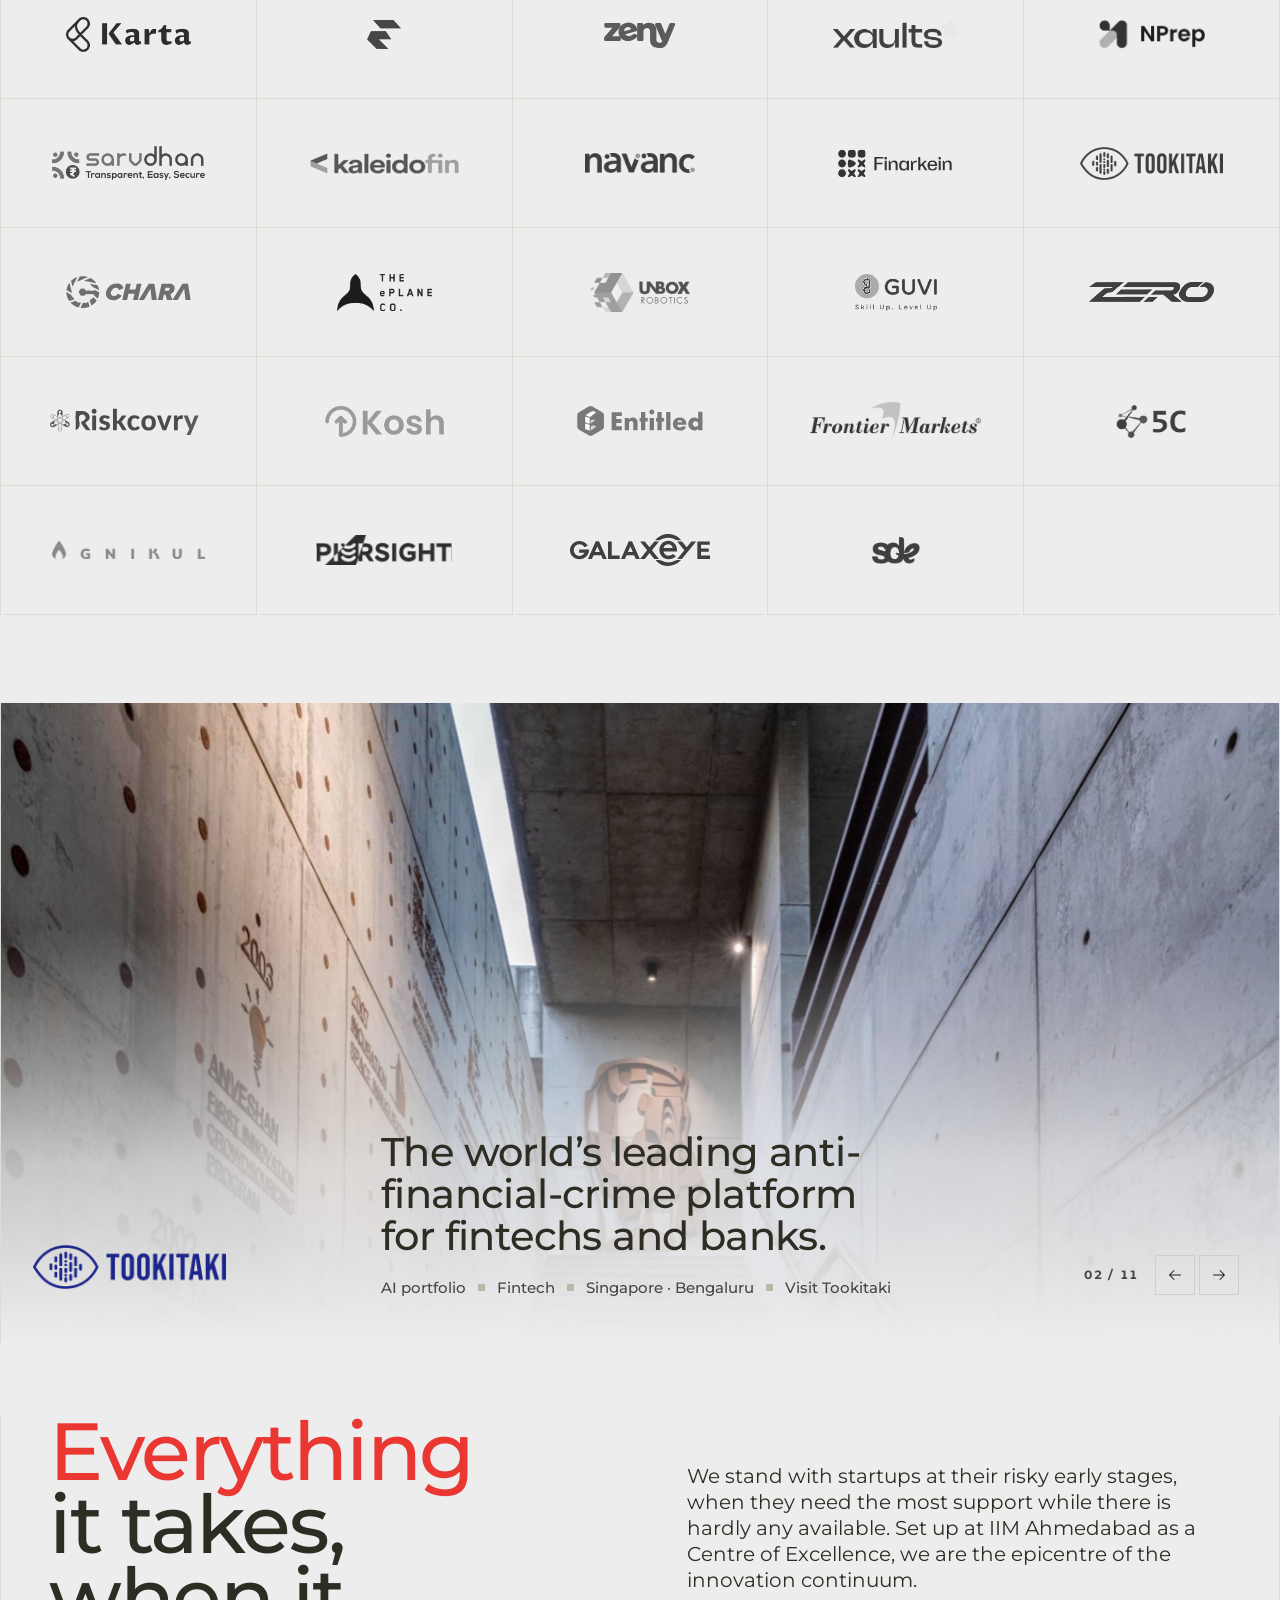
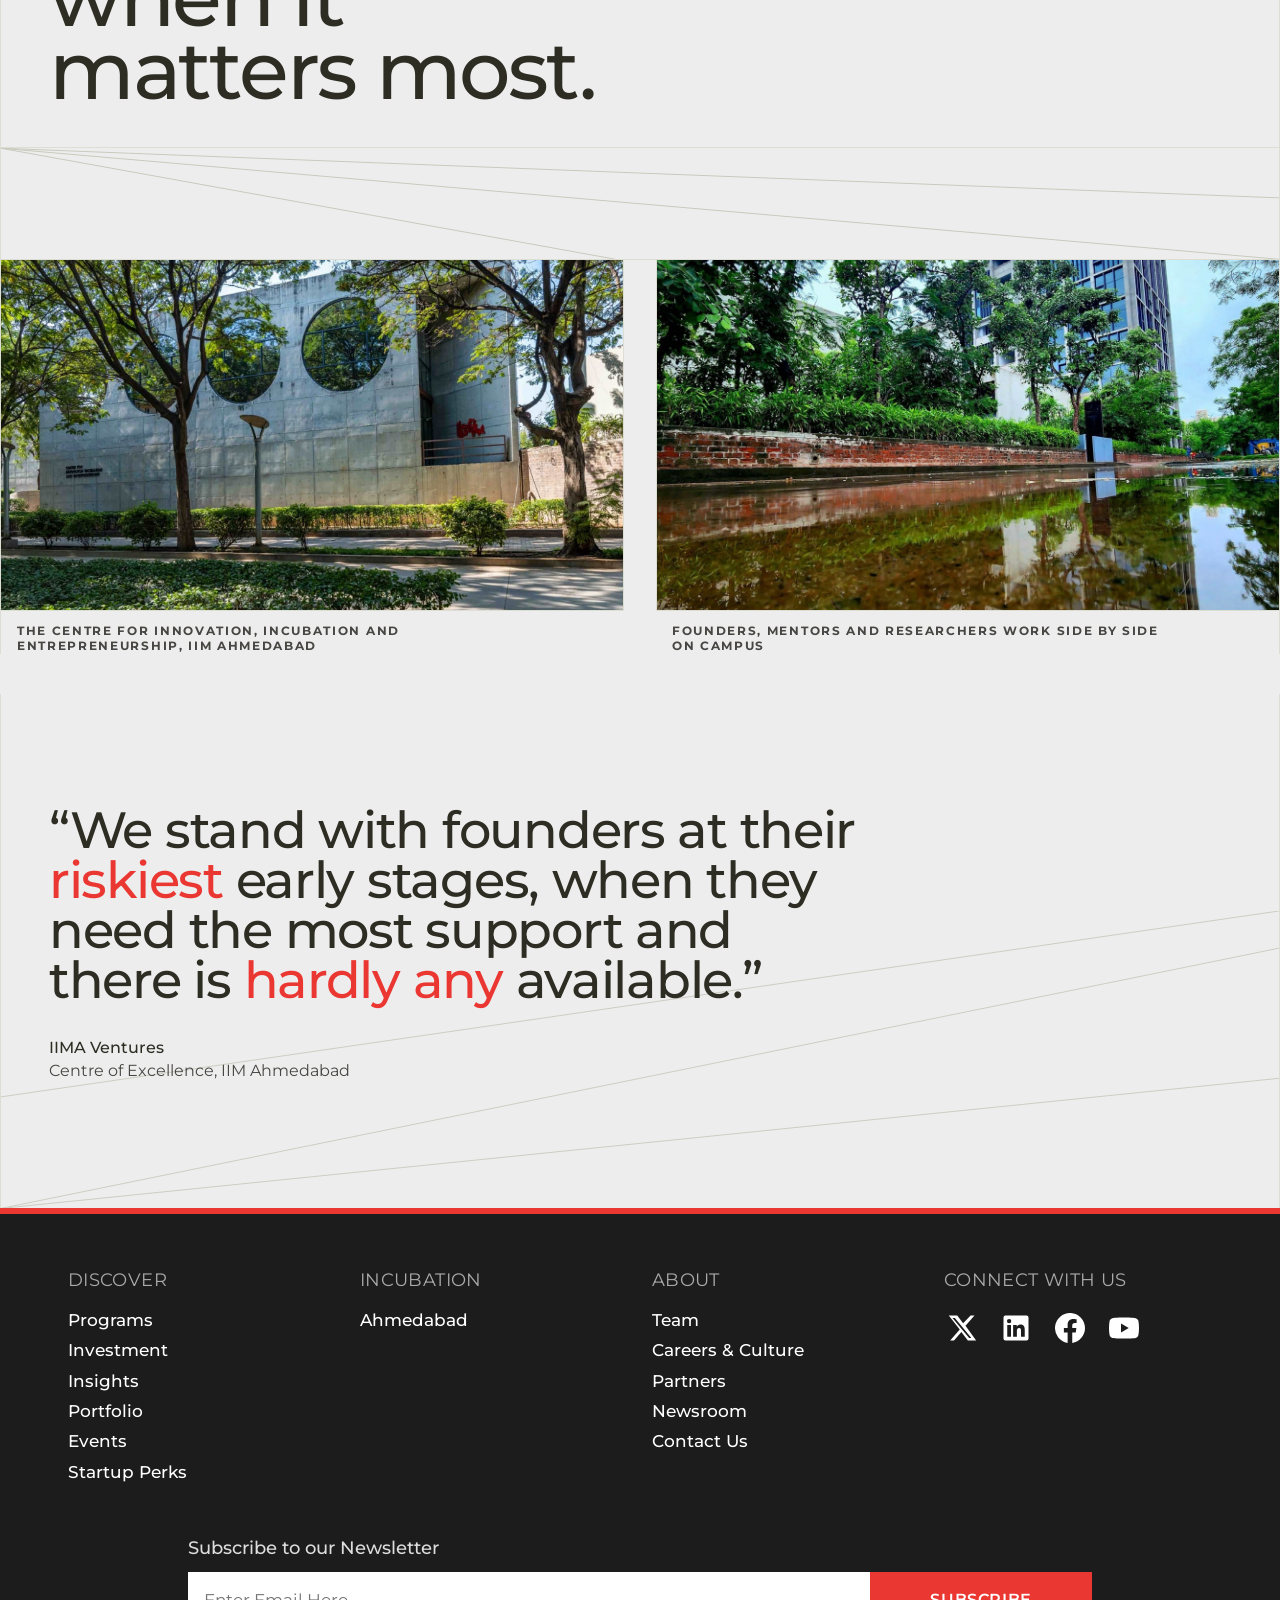
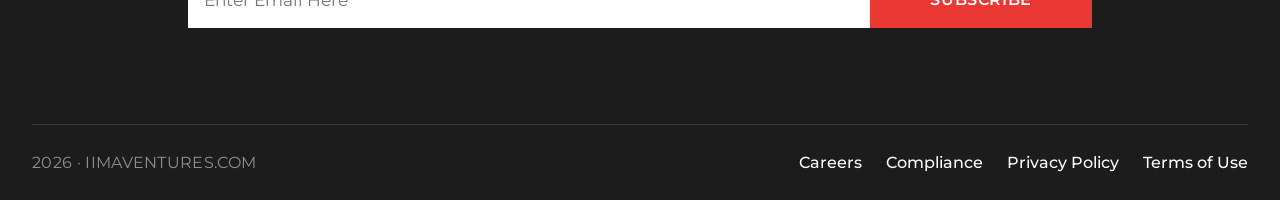
==== commit 104b0778: "Remove Stories progress bar; add wheel-scroll navigation - Removed the segmented progress bar overla" ====
--- a/index.html
+++ b/index.html
@@ -8,8 +8,8 @@
   <link rel="preconnect" href="https://fonts.googleapis.com">
   <link rel="preconnect" href="https://fonts.gstatic.com" crossorigin>
   <link href="https://fonts.googleapis.com/css2?family=Montserrat:ital,wght@0,400;0,500;0,600;0,700;1,400&display=swap" rel="stylesheet">
-  <link rel="stylesheet" href="styles.css?v=20260923d">
-  <link rel="stylesheet" href="home.css?v=20260923d">
+  <link rel="stylesheet" href="styles.css?v=20260923e">
+  <link rel="stylesheet" href="home.css?v=20260923e">
 </head>
 <body class="home">
   <a class="skip-link" href="#main">Skip to main content</a>
@@ -107,7 +107,6 @@
     <section class="home-stories" aria-label="Founder stories">
       <div class="container hero-frame">
         <div class="stories-frame">
-          <div class="stories-progress" id="stories-progress" role="tablist" aria-label="Stories"></div>
           <div class="stories-viewport" id="stories-viewport">
             <div class="stories-track" id="stories-track"></div>
           </div>
@@ -223,8 +222,8 @@
     </div>
   </footer>
 
-  <script src="nav.js?v=20260923d"></script>
-  <script src="script.js?v=20260923d"></script>
-  <script src="home.js?v=20260923d"></script>
+  <script src="nav.js?v=20260923e"></script>
+  <script src="script.js?v=20260923e"></script>
+  <script src="home.js?v=20260923e"></script>
 </body>
 </html>
--- a/home.css
+++ b/home.css
@@ -202,42 +202,6 @@
 .story-meta .dot { width: 7px; height: 7px; background: var(--sage-400, #b8b9a8); }
 .story-link { color: var(--red); }
 .story-link:hover { text-decoration: underline; text-underline-offset: 4px; }
-
-/* Segmented progress bar across the top of the media — one bar per slide,
-   the active one fills left-to-right in step with the auto-advance timer
-   (Stories-style), so the "how much longer / how many slides" read is
-   immediate even at 11 slides, which would be cluttered as individual dots. */
-.stories-progress {
-  position: absolute; top: 14px; left: 14px; right: 14px;
-  z-index: 2;
-  display: flex;
-  gap: 4px;
-  filter: drop-shadow(0 1px 3px rgba(0, 0, 0, .45));
-}
-@media (min-width: 1024px) { .stories-progress { top: 20px; left: 24px; right: 24px; gap: 5px; } }
-.stories-seg {
-  position: relative;
-  flex: 1 1 0;
-  height: 2.5px;
-  background: rgba(255, 255, 255, .38);
-  border-radius: 2px;
-  overflow: hidden;
-}
-.stories-seg::after {
-  content: "";
-  position: absolute; inset: 0;
-  width: 100%;
-  background: #fff;
-  transform-origin: left;
-  transform: scaleX(0);
-}
-.stories-seg[data-state="done"]::after { transform: scaleX(1); }
-.stories-seg[data-state="active"]::after { transform: scaleX(0); }
-.stories-seg.is-filling::after {
-  animation: stories-fill var(--stories-duration, 2000ms) linear forwards;
-}
-.stories-frame.is-paused .stories-seg.is-filling::after { animation-play-state: paused; }
-@keyframes stories-fill { to { transform: scaleX(1); } }
 
 .stories-controls {
   position: absolute; right: 24px; bottom: 32px;
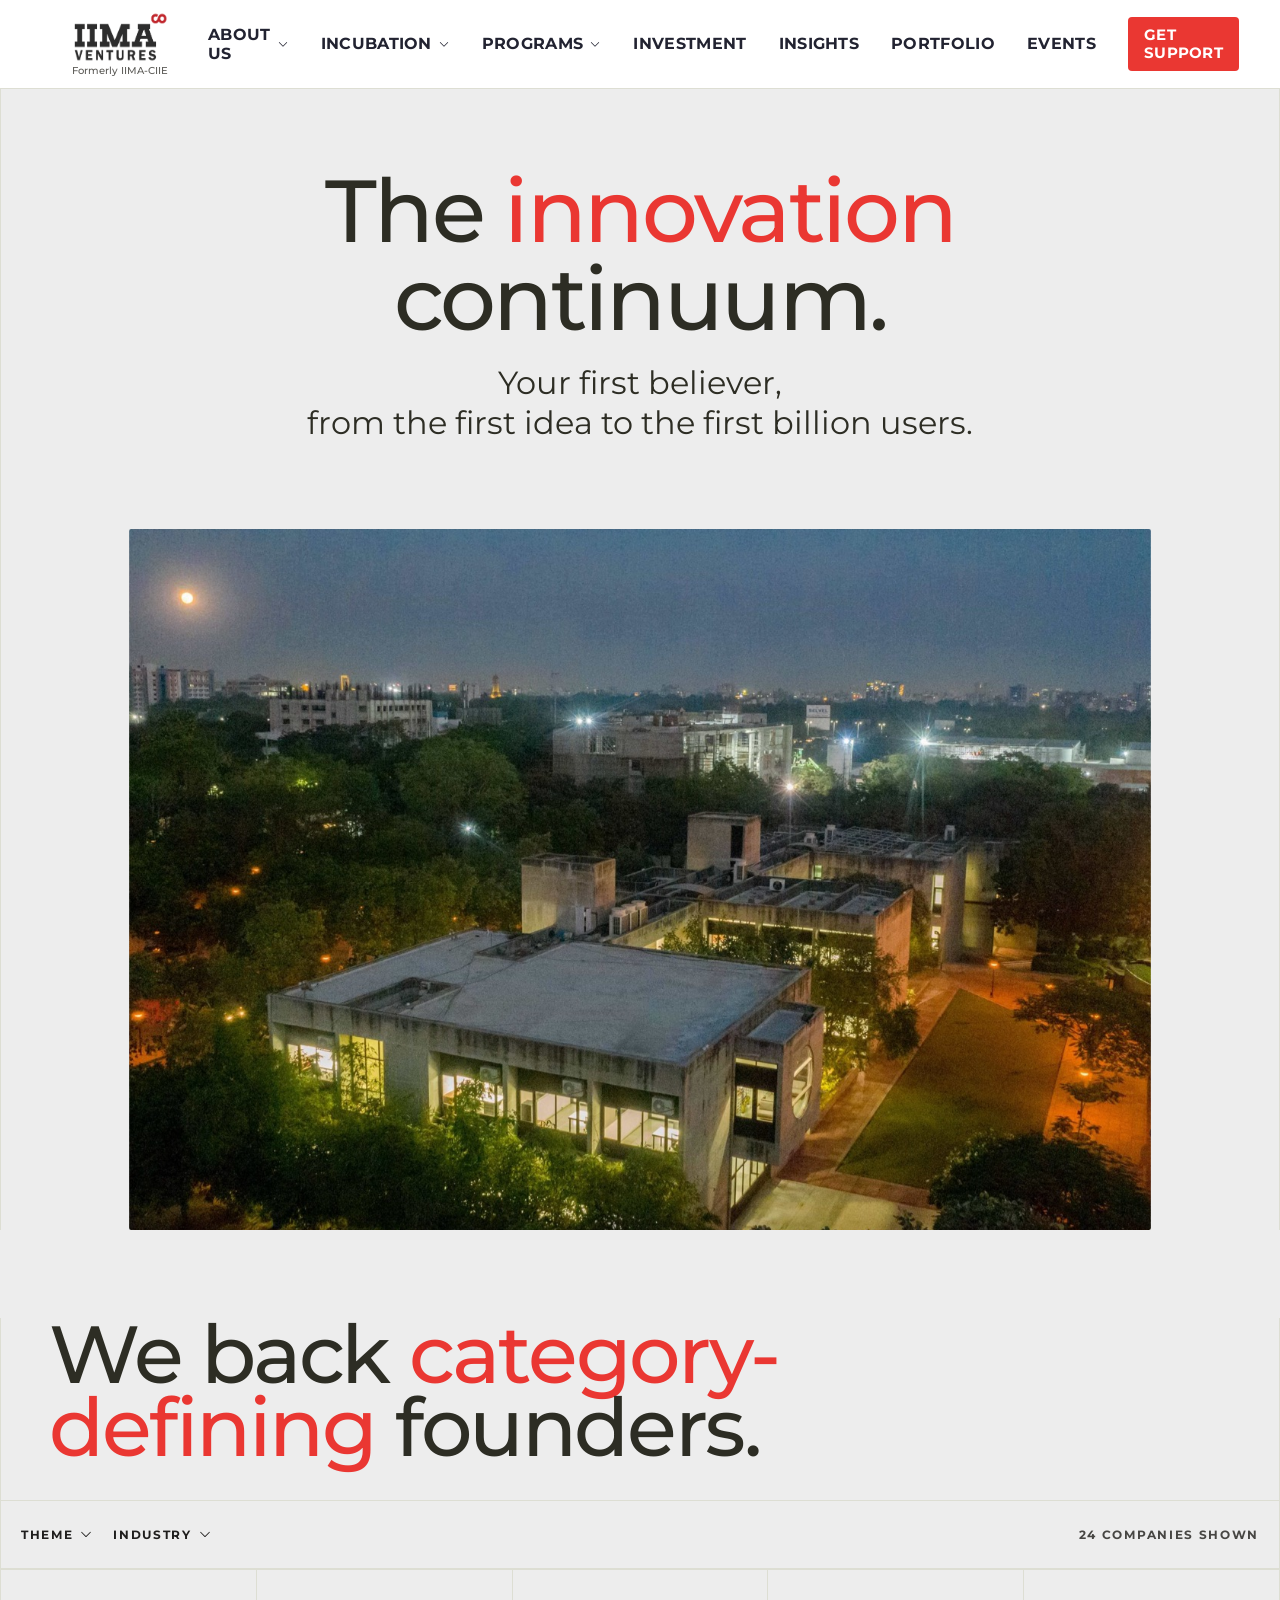
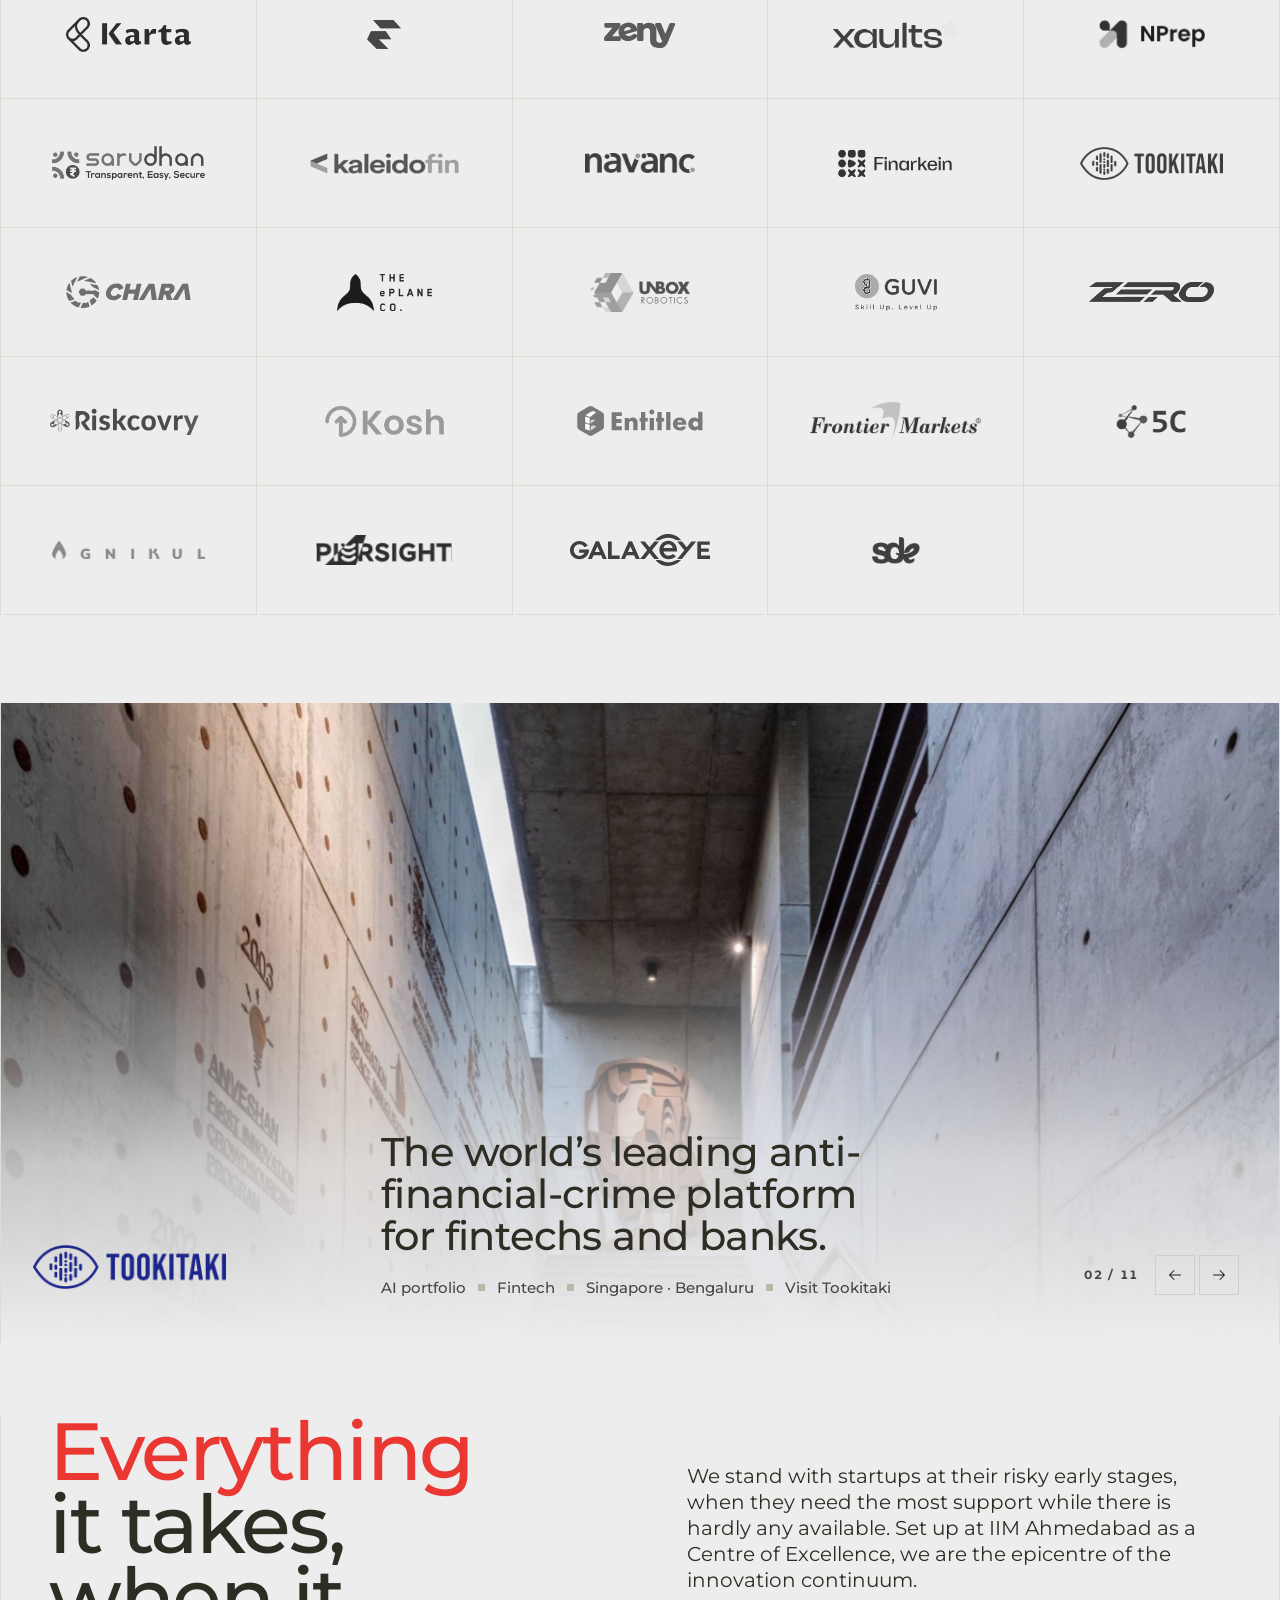
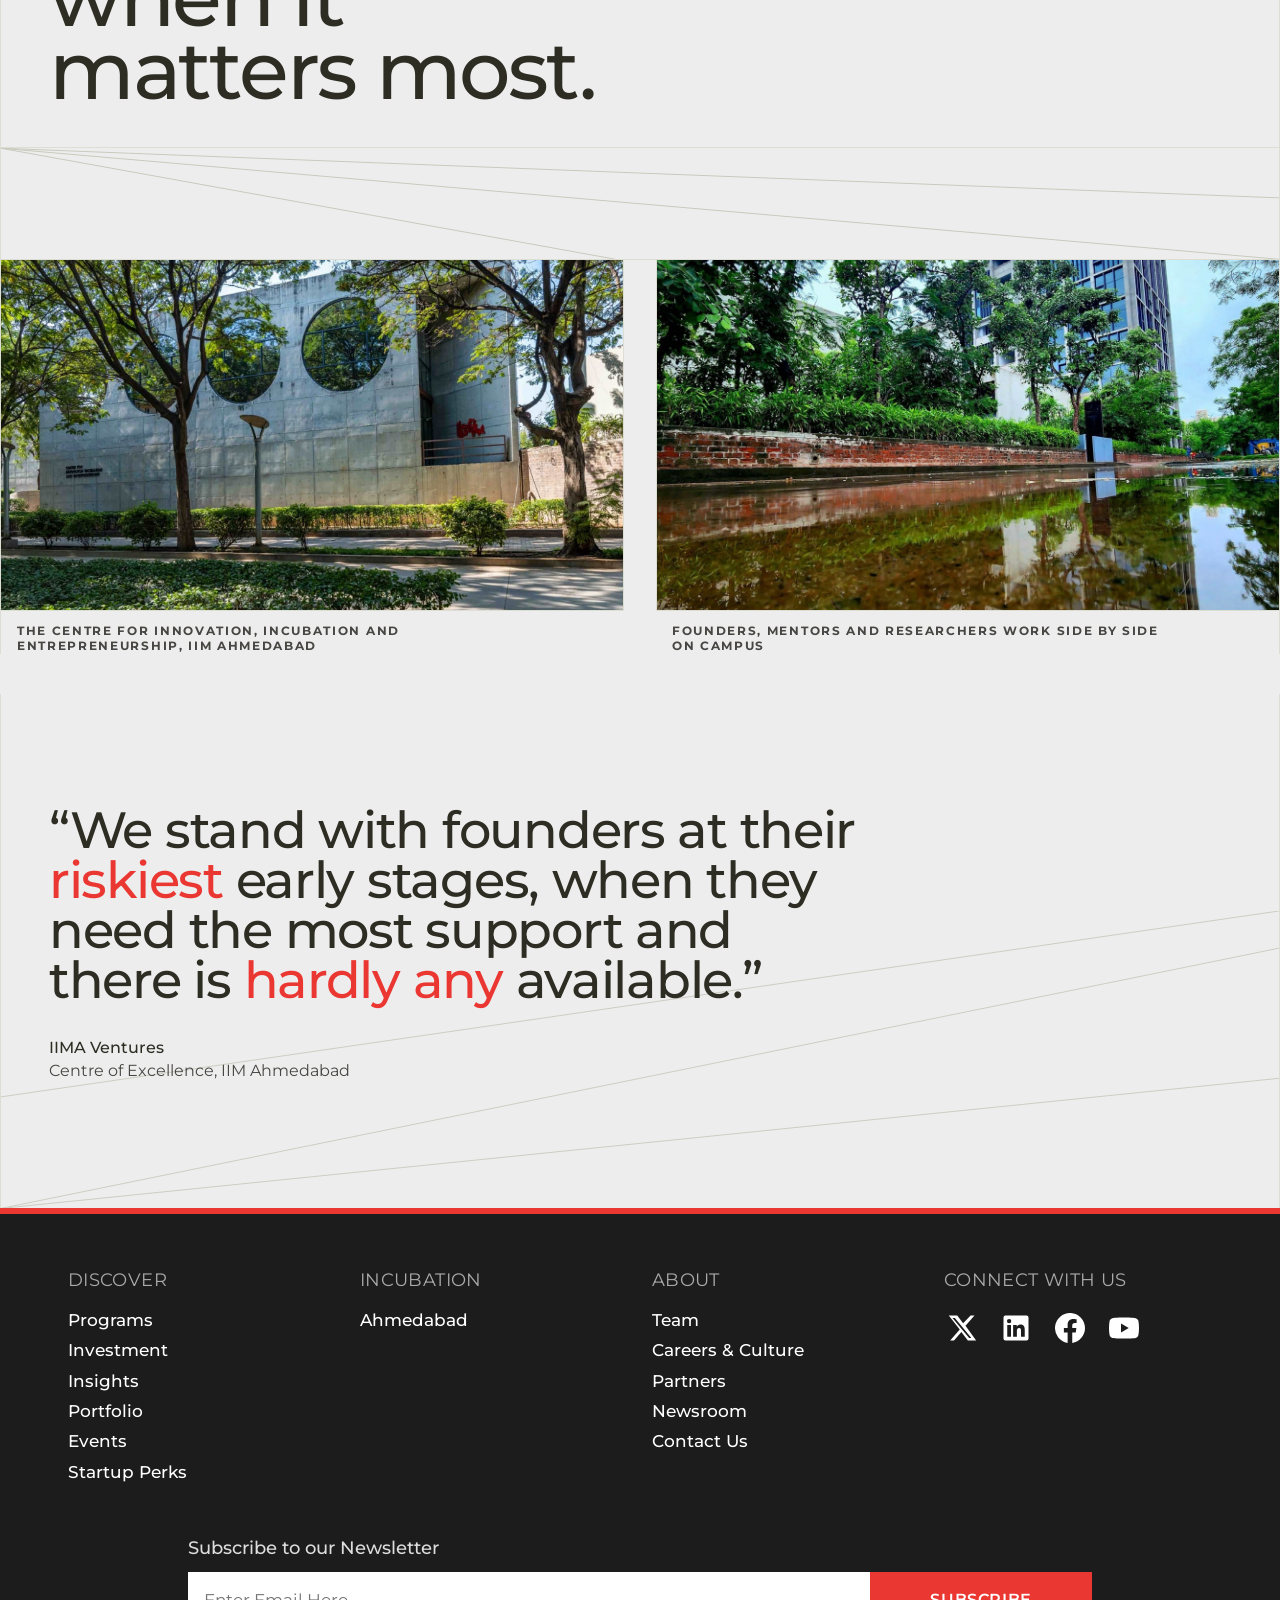
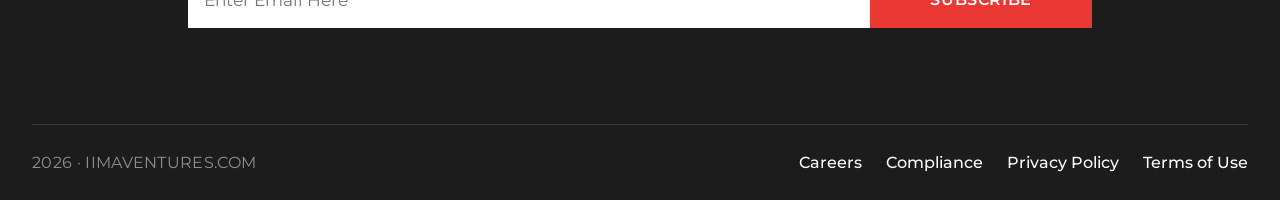
==== commit 62ba961b: "Header: full-width bar with content inset to 1320px, matching grid/hero Matches the real iimaventure" ====
--- a/index.html
+++ b/index.html
@@ -8,8 +8,8 @@
   <link rel="preconnect" href="https://fonts.googleapis.com">
   <link rel="preconnect" href="https://fonts.gstatic.com" crossorigin>
   <link href="https://fonts.googleapis.com/css2?family=Montserrat:ital,wght@0,400;0,500;0,600;0,700;1,400&display=swap" rel="stylesheet">
-  <link rel="stylesheet" href="styles.css?v=20260923e">
-  <link rel="stylesheet" href="home.css?v=20260923e">
+  <link rel="stylesheet" href="styles.css?v=20260929c">
+  <link rel="stylesheet" href="home.css?v=20260923f">
 </head>
 <body class="home">
   <a class="skip-link" href="#main">Skip to main content</a>
@@ -222,8 +222,8 @@
     </div>
   </footer>
 
-  <script src="nav.js?v=20260923e"></script>
-  <script src="script.js?v=20260923e"></script>
-  <script src="home.js?v=20260923e"></script>
+  <script src="nav.js?v=20260923f"></script>
+  <script src="script.js?v=20260923f"></script>
+  <script src="home.js?v=20260923g"></script>
 </body>
 </html>
--- a/styles.css
+++ b/styles.css
@@ -96,7 +96,15 @@
   justify-content: space-between;
   gap: 24px;
   height: var(--header-h);
-}
+  /* The header bar itself spans the full viewport (matching the real
+     site's fluid container-fluid), but its content (logo/nav) is inset
+     to the same 1320px column as the rest of the page's content, rather
+     than floating flush against the viewport edge on wide screens. */
+  max-width: 1320px;
+  width: 100%;
+  margin: 0 auto;
+}
+@media (min-width: 1024px) { .header-inner { padding: 0 72px; } }
 .brand { display: flex; flex-direction: column; align-items: center; gap: 2px; }
 .brand img { height: 52px; width: auto; }
 .brand-sub {
